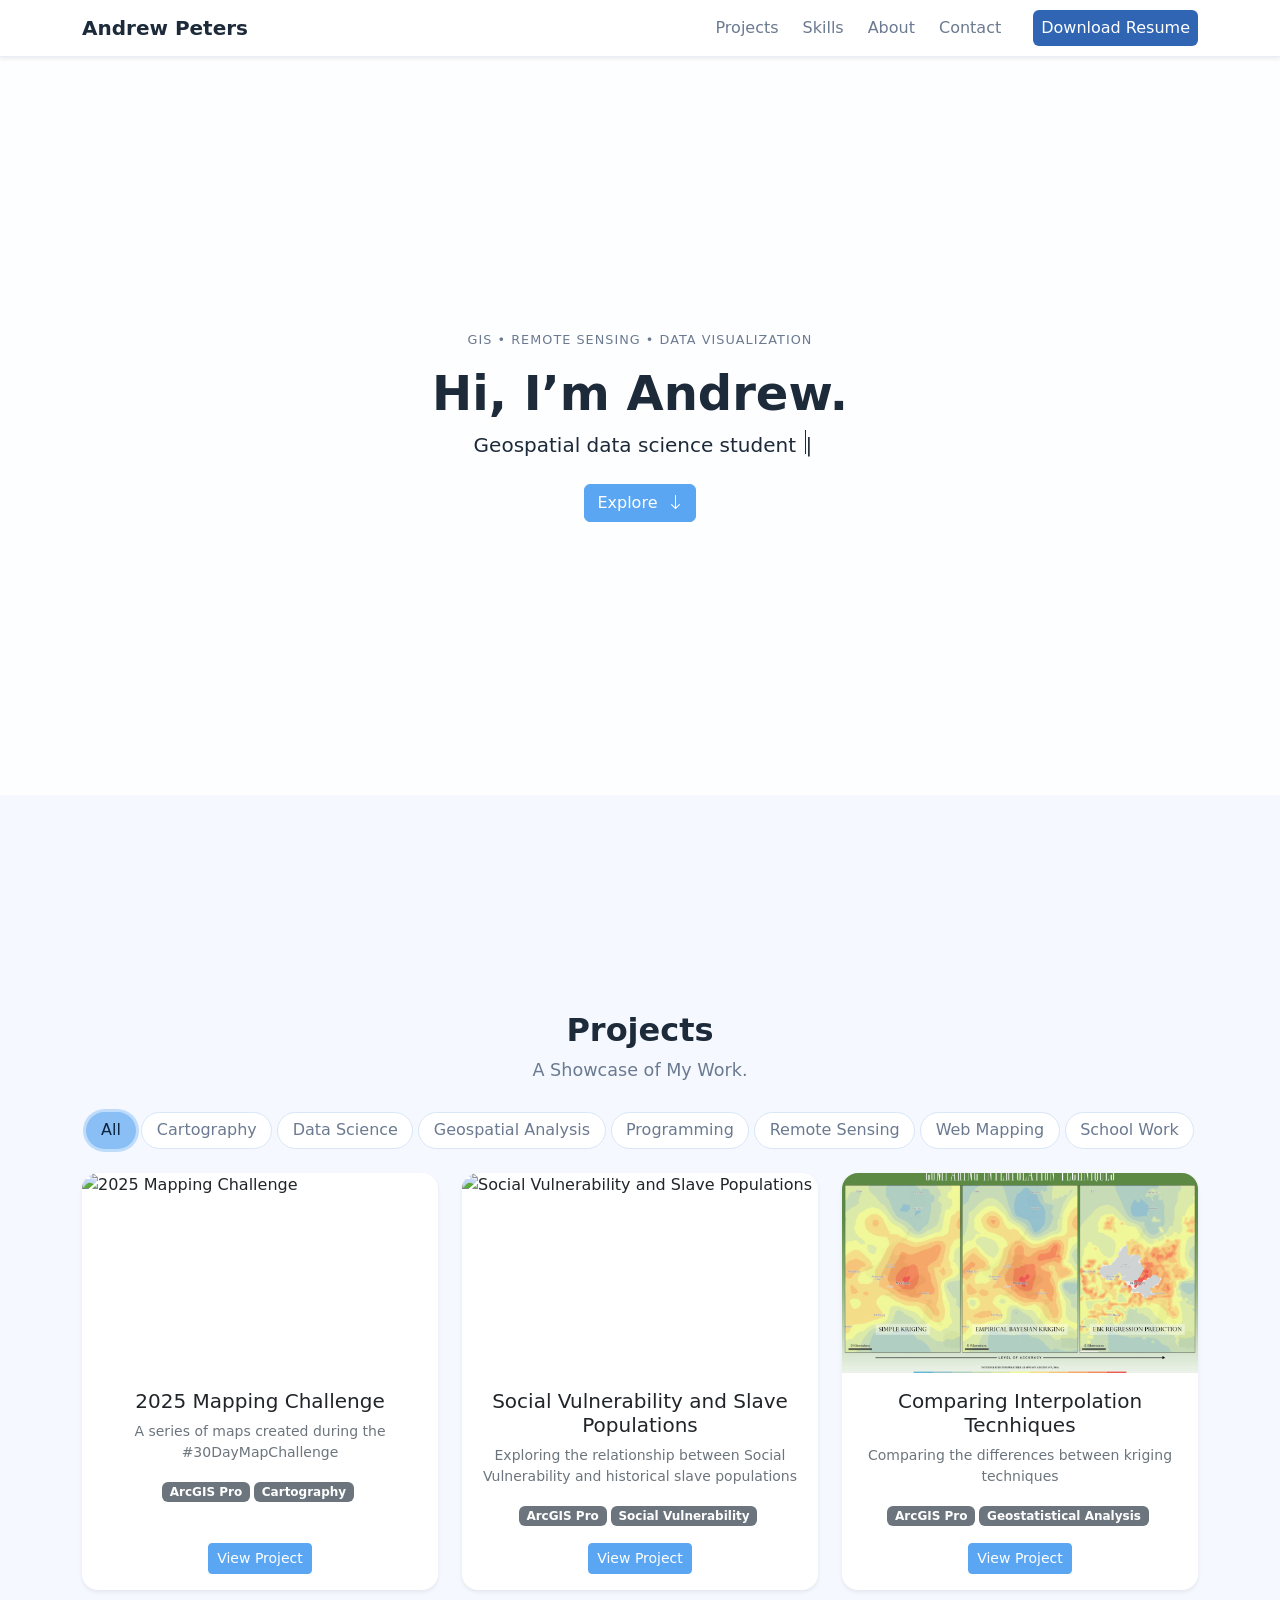
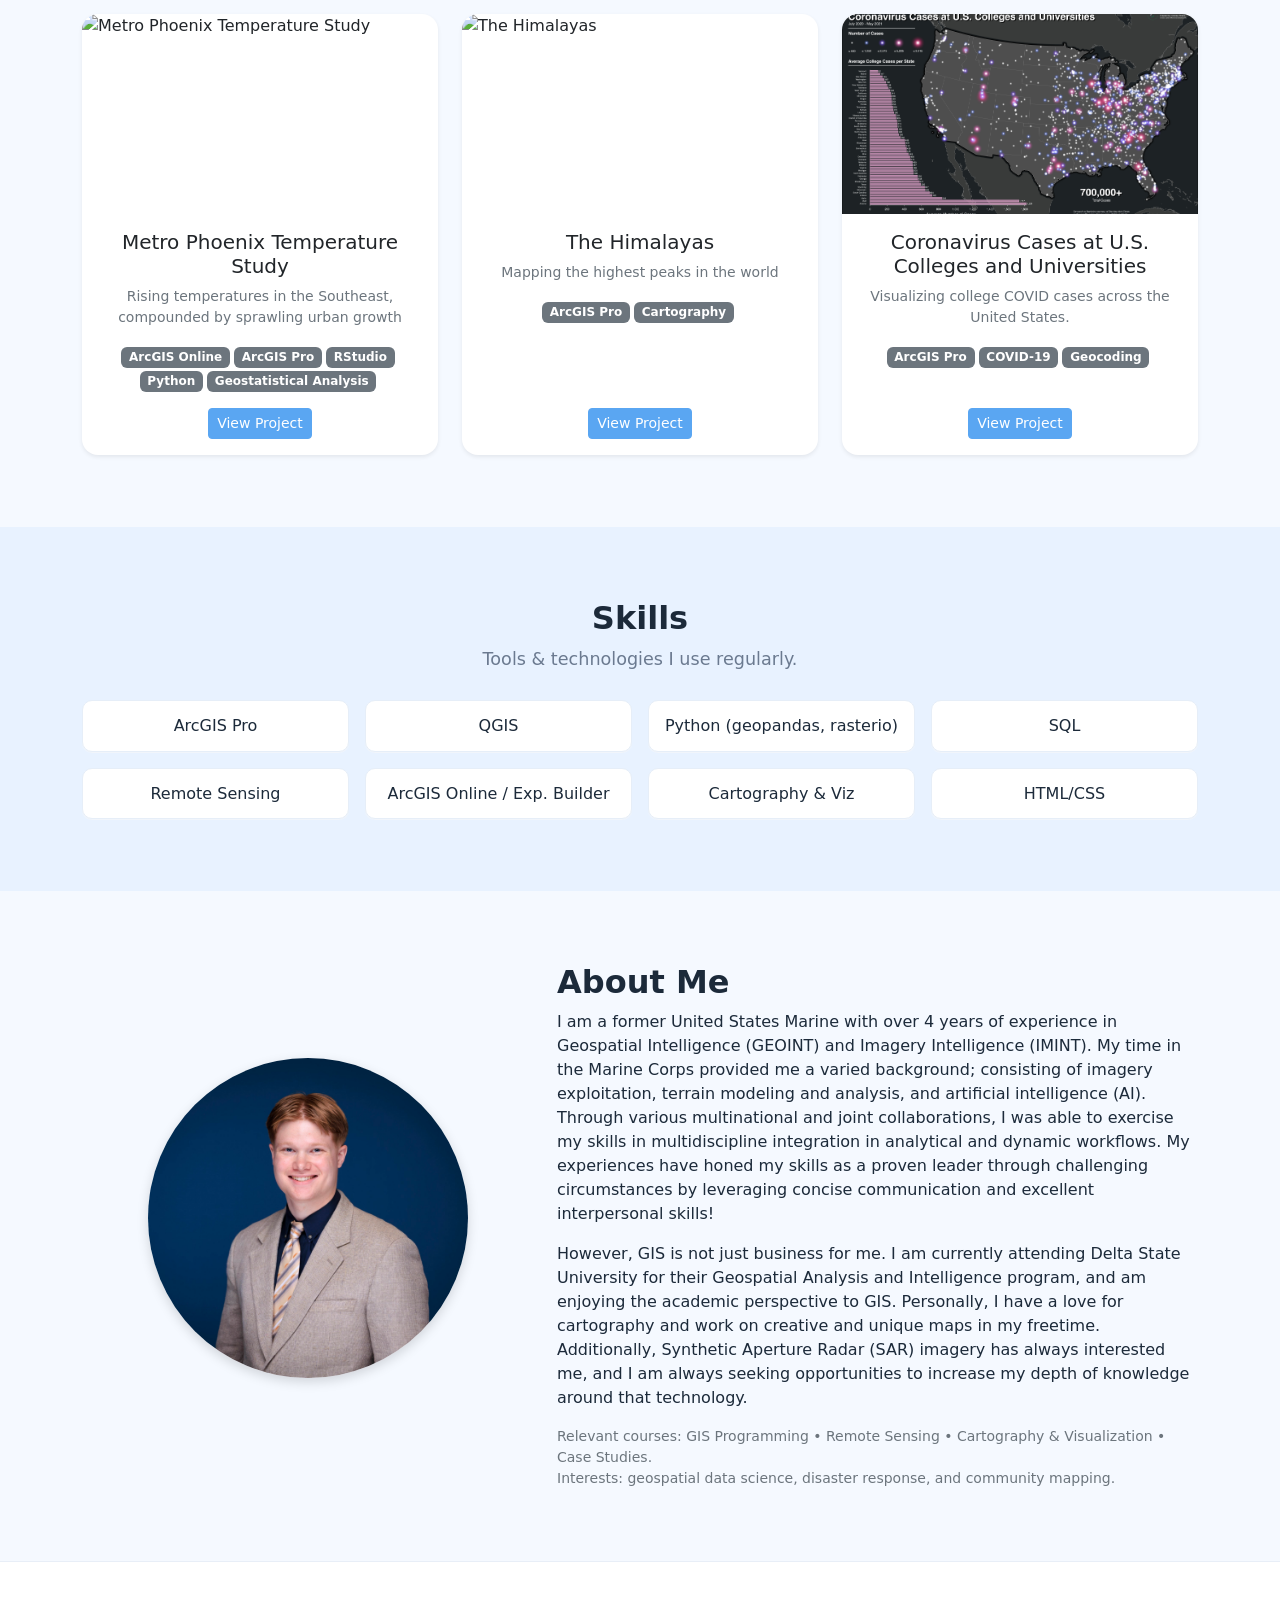
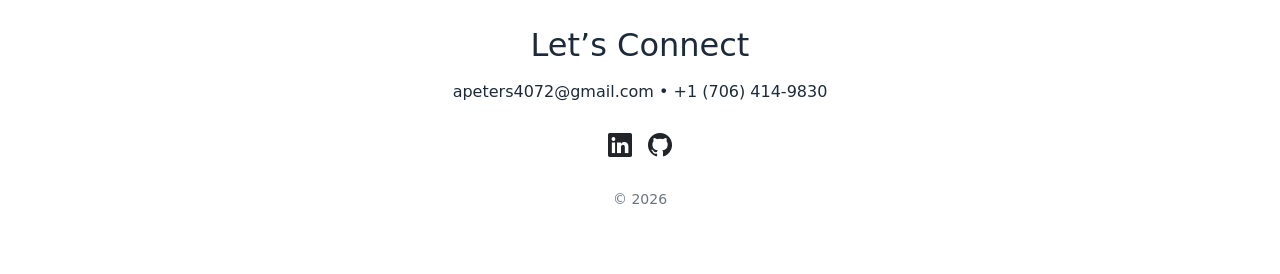
==== templates/project_page.html @ 0dee9e83 "Removed styles from project_page and consolidated to styles.css" ====
<!DOCTYPE html>
<html lang="en">
<head>
  <!-- Site Meta -->
  <meta charset="utf-8" />
  <meta name="viewport" content="width=device-width, initial-scale=1" />

  <!-- SEO -->
  <title id="page-title">Project | Andrew Peters</title>
  <meta property = "og:title" content = "Project Details"/>
  <meta property = "og:image" content = "assets/image/portfolio-preview.png"/>
  <meta property = "og:type" content = "website"/>

  <!-- Tab Icon -->
  <link rel="icon" type="image/x-icon" href="../assets/images/Globe_Icon.png">

  <!-- CSS Libraries -->
  <link href="https://cdn.jsdelivr.net/npm/bootstrap@5.3.3/dist/css/bootstrap.min.css" rel="stylesheet">
  <link href="https://cdn.jsdelivr.net/npm/bootstrap-icons@1.11.3/font/bootstrap-icons.css" rel="stylesheet">

  <!-- Custom CSS Style -->
  <link rel="stylesheet" href="../styles.css" />

  <!-- Enable ArcGIS Online content -->
  <script type="module" src="https://js.arcgis.com/embeddable-components/4.33/arcgis-embeddable-components.esm.js"></script>
</head>

<body>

<!--*******************************
 * NAVIGATION
 ********************************-->
<nav class="navbar navbar-expand-lg sticky-top bg-white shadow-sm">
  <div class="container">
    <!-- Name / Logo -->
    <a class="navbar-brand fw-semibold" href="../index.html">Andrew Peters</a>
    <div class="ms-auto small">
      <!-- Return Button -->
      <a href="../index.html#projects" class="text-decoration-none">
        <i class="bi bi-arrow-left-short"></i> Back to Projects
      </a>
    </div>
  </div>
</nav>

<main class="container my-5">
  
  <!-- Dynamic Dot Navigation -->
  <nav id="dynamic-dots" class="section-dots d-none d-lg-flex" aria-label="Section navigation">
    <button class="section-dot section-dot--top is-active" data-target="#top" aria-label="Top">
      <i class="bi bi-heart-fill"></i>
    </button>
  </nav>

<!--*******************************
 * HERO
 ********************************-->
  <header id="top" class="project-hero p-4 p-md-5 shadow-sm mb-5">
    <div class="row g-4 align-items-center">
      <!-- Project Information -->
      <div class="col-lg-7">
        <h1 id="project-title" class="display-5 fw-semibold mb-3"></h1>
        <p id="project-description" class="lead mb-3"></p>
        <div id="project-tags" class="d-flex flex-wrap gap-2 mb-1"></div>
      </div>

      <!-- Project Hero Image -->
      <div class="col-lg-5">
        <figure class="mb-0 map-hero">
          <div class="ratio" id="hero-container"></div>
        </figure>
        <figcaption id="hero-caption" class="img-caption mt-2 small text-muted"></figcaption>
      </div>
    </div>
  </header>

  <div class="project-body">

    <!--*******************************
     * 1. SUMMARY
     ********************************-->
    <section id="summary" class="section-block">
      <h2 class="section-title">Summary</h2>
      <p id="summary-text"></p>

      <!-- Sub-info -->
      <div class="row g-3 mt-3">
        <div class="col-md-4"><div class="meta-card h-100"><div class="small text-muted">Time</div><div id="meta-time"></div></div></div>
        <div class="col-md-4"><div class="meta-card h-100"><div class="small text-muted">Role</div><div id="meta-role"></div></div></div>
        <div class="col-md-4"><div class="meta-card h-100"><div class="small text-muted">Deliverables</div><div id="meta-deliverable"></div></div></div>
      </div>
    </section>

    <!--*******************************
     * 2. OBJECTIVE
     ********************************-->
    <section id="objective" class="section-block" style="display:none;">
      <h2 class="section-title">Objective</h2>
      <p id="objective-text"></p>
    </section>

    <!--*******************************
     * 3. LINKS
     ********************************-->
    <section id="links" class="section-block" style="display:none;">
      <h2 class="section-title">Links</h2>
      <ul id="links-list" class="mb-0"></ul>
    </section>

    <!--*******************************
     * 4. GALLERY
     ********************************-->
    <section id="gallery" class="section-block" style="display:none;">
      <h2 class="section-title">Gallery</h2>
      <div id="gallery-grid" class="row g-4"></div>
    </section>
    
    <!--*******************************
     * 5. METHODS
     ********************************-->
    <section id="method" class="section-block" style="display:none;">
      <h2 class="section-title">Methods</h2>
      <ol id="method-list" class="mb-0"></ol>
    </section>

    <!--*******************************
     * 6. SOURCES
     ********************************-->
    <section id="sources" class="section-block" style="display:none;">
      <h2 class="section-title">Sources</h2>
      <ul id="sources-list" class="mb-0"></ul>
    </section>

    <!--*******************************
     * PROJECT NAVIGATION
     ********************************-->
    <nav class="d-flex justify-content-between align-items-center mt-4 pt-4 border-top">
        <a id="prev-link" class="btn btn-outline-secondary" href="#">
          <i class="bi bi-arrow-left"></i> Previous
        </a>
        <a class="btn btn-primary" href="../index.html#projects">All Projects</a>
        <a id="next-link" class="btn btn-outline-secondary" href="#">
          Next <i class="bi bi-arrow-right"></i>
        </a>
    </nav>
  </div>
</main>
  
<!--*******************************
 * LIGHTBOX MODAL
 ********************************-->
<div class="modal fade" id="galleryModal" tabindex="-1" aria-hidden="true">
  <div class="modal-dialog modal-dialog-centered modal-xl" style="height: 90vh;">
    <div class="modal-content modal-dark-bg border-0 h-100">
      <div class="modal-header border-0 pb-0">
        <button type="button" class="btn-close btn-close-white" data-bs-dismiss="modal"></button>
      </div>
      <div class="modal-body text-center pt-0 h-100 d-flex flex-column">
        <!-- Image Container (Hidden by default) -->
        <img src="" class="img-fluid modal-img d-none" style="max-height: 80vh; object-fit: contain;">
        
        <!-- Iframe Container (Hidden by default) -->
        <div id="modal-iframe-container" class="d-none flex-grow-1">
          <iframe id="modal-iframe" src="" width="100%" height="100%" frameborder="0" allowfullscreen></iframe>
        </div>

        <p class="text-light small mt-2 modal-caption mb-0"></p>
      </div>
    </div>
  </div>
</div>

<footer class="border-top py-4 small text-center">
  <div class="container d-flex justify-content-between">
    <div>© <span id="year"></span> Andrew Peters</div>
    <div class="text-muted">Built with GIS</div>
  </div>
</footer>

<script src="../projects.js"></script>
<script src="https://cdn.jsdelivr.net/npm/bootstrap@5.3.3/dist/js/bootstrap.bundle.min.js"></script>

<script>
  document.getElementById("year").textContent = new Date().getFullYear();
  const id = new URLSearchParams(window.location.search).get("id");
  const projectIndex = projects.findIndex(p => p.id === id);
  const project = projects[projectIndex];

  if (!project) window.location.href = '../index.html';

  // Populating Content
  document.getElementById("page-title").textContent = `${project.title} | Andrew Peters`;
  document.getElementById("project-title").textContent = project.title;
  document.getElementById("project-description").textContent = project.description;
  document.getElementById("project-tags").innerHTML = (project.tags || []).map(t => `<span class="badge badge-custom-blue">${t}</span>`).join("");

  const hero = document.getElementById("hero-container");
  if (project.hero?.type === "arcgis") {
    hero.innerHTML = `<arcgis-embedded-map item-id="${project.hero.itemId}" theme="light"></arcgis-embedded-map>`;
  } else {
    hero.innerHTML = `<img src="../${project.hero.src}" alt="${project.title}">`;
  }
  document.getElementById("hero-caption").textContent = project.hero?.caption || "";

  document.getElementById("summary-text").textContent = project.summary || "";
  document.getElementById("meta-time").textContent = project.time || "";
  document.getElementById("meta-role").textContent = project.role || "";
  document.getElementById("meta-deliverable").textContent = project.deliverable || "";

  // Helper to show sections only if data exists
  const setupSection = (sectionId, data, contentId, isList = true) => {
    if (data && (Array.isArray(data) ? data.length > 0 : data.trim() !== "")) {
      document.getElementById(sectionId).style.display = 'block';
      if(contentId) {
        document.getElementById(contentId).innerHTML = isList 
          ? data.map(i => `<li>${i}</li>`).join("")
          : data;
      }
      return true;
    }
    return false;
  };

  setupSection('objective', project.objective, 'objective-text', false);
  setupSection('method', project.method, 'method-list');
  setupSection('sources', project.sources, 'sources-list');

  if (project.links) {
    document.getElementById('links').style.display = 'block';
    document.getElementById('links-list').innerHTML = project.links.map(l => `<li><a href="${l.url}" target="_blank">${l.label}</a></li>`).join("");
  }

  // Gallery Logic with Universal ArcGIS Support
  if (project.gallery?.length) {
    document.getElementById('gallery').style.display = 'block';
    const grid = document.getElementById('gallery-grid');
    const isOdd = project.gallery.length % 2 !== 0;

    grid.innerHTML = project.gallery.map((item, index) => {
      const isFeatured = isOdd && index === 0;
      const columnClass = isFeatured ? 'col-12' : 'col-12 col-md-6';

      let contentHtml = "";

      if (item.type === "arcgis-map") {
        contentHtml = `
          <div class="ratio ratio-16x9">
            <arcgis-embedded-map
              item-id="${item.itemId}"
              theme="light">
            </arcgis-embedded-map>
          </div>`;
      }

      else if (item.type === "arcgis-app") {
        contentHtml = `
          <div class="ratio ratio-16x9">
            <div class="iframe-overlay" onclick="openMapModal('${item.url}', '${item.caption}')" 
                 style="position:absolute; top:0; left:0; width:100%; height:100%; cursor:zoom-in; z-index:2;">
            </div>
            <iframe src="${item.url}" width="100%" height="100%" frameborder="0" style="pointer-events:none;"></iframe>
          </div>`;
      }

      else {
        contentHtml = `
          <img
            src="../${item.src}"
            alt="${item.caption || 'Gallery Image'}">`;
      }

      return `
        <div class="${columnClass}">
          <figure class="gallery-card">
            ${contentHtml}
            <figcaption>${item.caption || ""}</figcaption>
          </figure>
        </div>`;
    }).join("");
  }

  // Prev/Next Navigation
  const prevBtn = document.getElementById('prev-link');
  const nextBtn = document.getElementById('next-link');
  if(projectIndex > 0) prevBtn.href = `project_page.html?id=${projects[projectIndex-1].id}`;
  else prevBtn.classList.add('disabled');
  if(projectIndex < projects.length - 1) nextBtn.href = `project_page.html?id=${projects[projectIndex+1].id}`;
  else nextBtn.classList.add('disabled');

  // Dot Nav Generation
  const dotNav = document.getElementById('dynamic-dots');
  const sectionOrder = ['summary', 'objective', 'links', 'gallery', 'method', 'sources'];
  
  sectionOrder.forEach(sectionId => {
    const sec = document.getElementById(sectionId);
    if(sec && sec.style.display !== 'none') {
      const btn = document.createElement('button');
      btn.className = 'section-dot';
      btn.dataset.target = `#${sectionId}`;
      btn.setAttribute('aria-label', sectionId);
      dotNav.appendChild(btn);
    }
  });

  // Smooth Scroll and ScrollSpy
  const allDots = document.querySelectorAll('.section-dot');
  allDots.forEach(dot => {
    dot.addEventListener('click', () => {
      const target = document.querySelector(dot.dataset.target);
      if (dot.dataset.target === '#top') window.scrollTo({ top: 0, behavior: 'smooth' });
      else target.scrollIntoView({ behavior: 'smooth', block: 'start' });
    });
  });

  const observerOptions = {
    root: null,
    rootMargin: '-15% 0px -80% 0px', 
    threshold: 0
  };

  const observer = new IntersectionObserver(entries => {
    entries.forEach(entry => {
      if (entry.isIntersecting) {
        const id = `#${entry.target.id}`;
        allDots.forEach(dot => {
          dot.classList.toggle('is-active', dot.dataset.target === id);
        });
      }
    });
  }, observerOptions);

  const topSection = document.getElementById('top');
  if (topSection) observer.observe(topSection);

  document.querySelectorAll('.section-block').forEach(s => {
    if (s.style.display !== 'none') {
      observer.observe(s);
    }
  });

  window.addEventListener('scroll', () => {
    if (window.scrollY < 100) {
      allDots.forEach(dot => {
        dot.classList.toggle('is-active', dot.dataset.target === '#top');
      });
    }
  });

  // --- Consolidated Lightbox & Modal Logic ---
  const modalElement = document.getElementById('galleryModal');
  const bsModal = new bootstrap.Modal(modalElement);
  
  const modalImg = document.querySelector('.modal-img');
  const modalIframeContainer = document.getElementById('modal-iframe-container');
  const modalIframe = document.getElementById('modal-iframe');
  const modalCaption = document.querySelector('.modal-caption');

  window.openMapModal = function(url, caption) {
    modalImg.classList.add('d-none');
    modalIframeContainer.classList.remove('d-none');
    modalIframe.src = url;
    modalCaption.textContent = caption;
    bsModal.show();
  };

  document.querySelectorAll('.gallery-card img').forEach(img => {
    img.addEventListener('click', () => {
      modalIframeContainer.classList.add('d-none');
      modalImg.classList.remove('d-none');
      modalImg.src = img.src;
      modalCaption.textContent = img.alt;
      modalIframe.src = "";
      bsModal.show();
    });
  });

  modalElement.addEventListener('hidden.bs.modal', () => {
    modalIframe.src = "";
    modalImg.classList.add('d-none');
    modalIframeContainer.classList.add('d-none');
  });
</script>
</body>
</html>
---- styles.css ----
/********************************
 * THEME VARIABLES
 ********************************/
:root{
  --bg: #F5F9FF;
  --panel: #ffffff;
  --ink: #1c2a3a;
  --muted: #6b7a90;
  --brand: #89BFF5;
  --brand-strong: #5aa6f2;
  --brand-soft: #e8f2ff;
  --ring: rgba(90,166,242,.35);
  --radius: 16px;
}

html { scroll-behavior: smooth; }
body{
  font-family: system-ui, -apple-system, Segoe UI, Roboto, "Helvetica Neue", Arial, "Noto Sans";
  background: var(--bg);
  color: var(--ink);
}

/********************************
 * NAVBAR
 ********************************/

.navbar { border-bottom: 1px solid #e8eef7; }
.navbar-brand { color: var(--ink); }
.nav-link { color: var(--muted); }
.nav-link:hover, .nav-link:focus { color: var(--brand-strong); }

.btn-primary{
  background: var(--brand-strong);
  border-color: var(--brand-strong);
}
.btn-outline-primary{
  color: var(--brand-strong);
  border-color: var(--brand-strong);
}
.btn-outline-primary:hover{
  background: var(--brand-strong);
  color:#fff;
}

.navbar .btn {
  margin-left: 1rem;
  padding: 0.375rem 0.75rem;
  vertical-align: middle;
}

.btn-resume {
  background: #2f65b3;
  border-color: #2f65b3;
  color: #fff;
}
.btn-resume:hover {
  background: #244f8c;
  border-color: #244f8c;
}

/********************************
 * HERO
 ********************************/

.hero{
  position: relative;
  min-height: 82vh;
  display: flex;
  align-items: center;
  justify-content: center;
  text-align: center;
  color: var(--ink);
  isolation: isolate;

  background:
    linear-gradient(rgba(255,255,255,0.85), rgba(255,255,255,0.85)),
    url("assets/images/header_map.png") center/cover no-repeat;
}

.eyebrow{
  color: var(--muted);
  letter-spacing: .08em;
  text-transform: uppercase;
  font-size: .8rem;
}
.cursor{
  display:inline-block;
  width:1px;
  height:1.2em;
  background: var(--ink);
  animation: blink .9s steps(2, start) infinite;
  margin-left: 3px;
}
@keyframes blink{ to { visibility: hidden; } }

/********************************
 * SECTIONS
 ********************************/

.section { padding: 72px 0; }
.section-alt { background: var(--brand-soft); }
.section-header { text-align: center; margin-bottom: 28px; }

.section-title {
  display: block;      /* Changed from inline-block to block */
  font-weight: 700;
  font-size: 2rem;     /* Adjust size to your preference */
  color: var(--ink);
  margin-bottom: 0.5rem;
  /* Removed padding, background, border, and box-shadow */
}

.section-subtitle { 
  color: var(--muted); 
  font-size: 1.1rem;
}

/********************************
 * PROJECT FILTERS
 ********************************/

.btn-filter{
  border:1px solid #d9e6f7;
  background:#fff;
  color: var(--muted);
  border-radius: 999px;
  padding:.35rem .9rem;
}
.btn-filter.active, .btn-filter:hover{
  background: var(--brand);
  color:#0b2440;
  border-color: transparent;
  box-shadow: 0 0 0 3px var(--ring);
}

/********************************
 * PROJECT CARDS
 ********************************/

.card{
  border:1px solid #e6eef8;
  border-radius: var(--radius);
  overflow:hidden;
  background: var(--panel);
}
.card-img-top{ aspect-ratio: 16/9; object-fit: cover; }
.card-title{ margin-bottom:.35rem; }
.card-text{ color: var(--muted); }

/* Hover effect for project cards */
.project-card .card {
  transition:
    transform 0.25s ease,
    box-shadow 0.25s ease,
    border-color 0.25s ease,
    background-color 0.25s ease;
  cursor: pointer;
}

.project-card:hover .card,
.project-card:focus-within .card {
  transform: translateY(-6px);
  box-shadow: 0 12px 28px rgba(12, 41, 80, 0.18);
  border-color: var(--brand);
  background: #ffffff;
}

.gallery-card {
  display: flex !important;
  flex-direction: column !important;
  overflow: hidden;
  height: 100%;
  background: #ffffff;
}

.gallery-card .ratio {
  display: block;
  width: 100%;
  position: relative;
  flex-shrink: 0;
}

arcgis-embedded-map {
  position: absolute !important;
  top: 0;
  left: 0;
  width: 100% !important;
  height: 100% !important;
  display: block !important;
}

.gallery-card figcaption {
  flex-grow: 1;
  padding: 1rem;
  background: #ffffff;
  z-index: 10;
  margin: 0;
  /* border-top: 1px solid #f0f0f0; /* Optional: tiny separator to prevent visual overlap */
}

/********************************
 * SKILLS
 ********************************/

.skill{
  background:#fff;
  border:1px solid #e6eef8;
  border-radius: 10px;
  padding: .8rem;
  text-align:center;
  box-shadow: 0 1px 0 #f1f5fb;
}

/********************************
 * FOOTER
 ********************************/

.footer{
  padding: 64px 0;
  background: #fff;
  border-top:1px solid #e8eef7;
}

/* Footer attribution */
.footer .hero-credit{
  position: static;
  margin-top: 10px;
  margin-bottom: 0;
  padding: 0;
  font-size: 11px;
  color: #7a869a;
  background: none;
  border: none;
}
.footer .hero-credit a{
  color: #6c7a90;
  text-decoration: none;
}
.footer .hero-credit a:hover{ text-decoration: underline; }

.footer a {
  color: inherit;
  text-decoration: none;
  border-bottom: 1px solid transparent;
  transition: 0.2s ease;
}

/********************************
 * MISC
 ********************************/

a:focus, button:focus, .btn:focus{
  outline: none;
  box-shadow: 0 0 0 3px var(--ring);
}

/* Portrait image */
.portrait-img {
  width: 80%;
  max-width: 320px;
  height: auto;
  border-radius: 50%;
  object-fit: cover;
  margin-bottom: 1rem;
  box-shadow: 0 4px 12px rgba(0,0,0,0.15);
}

.portrait-wrapper {
  display: flex;
  justify-content: center;
  margin-bottom: 1.5rem;
}

.easter{
  position: relative;
  margin-left:.35rem;
  text-decoration:none;
  opacity:.6;
  color:var(--muted);
  transition:transform .2s ease, opacity .2s ease, color .2s ease;
  cursor: help;
}
.easter:hover,
.easter:focus{ opacity:1; transform:rotate(9deg) scale(1.08); color:var(--brand-strong,#f072a6); }

/* single tooltip */
.easter::after{
  content: attr(data-tip);
  position: absolute;
  left: 50%;
  bottom: 125%;
  transform: translateX(-50%) translateY(4px);
  background: var(--ink,#222);
  color:#fff;
  font-size:.72rem;
  padding:.25rem .45rem;
  border-radius:6px;
  white-space: nowrap;
  opacity:0;
  pointer-events:none;
  transition: opacity .15s ease, transform .15s ease;
  box-shadow: 0 2px 8px rgba(0,0,0,.15);
}
.easter:focus::after,
.easter:hover::after{
  opacity:1;
  transform: translateX(-50%) translateY(0);
}

/* tiny arrow */
.easter::before{
  content:"";
  position:absolute;
  left:50%;
  bottom:115%;
  transform:translateX(-50%);
  border:6px solid transparent;
  border-top-color: var(--ink,#222);
  opacity:0;
  transition: opacity .15s ease;
}
.easter:hover::before,
.easter:focus::before{ opacity:1; }

/* motion/accessibility niceties */
@media (prefers-reduced-motion: reduce){
  .easter{ transition:none; }
  .easter::after{ transition:none; }
}
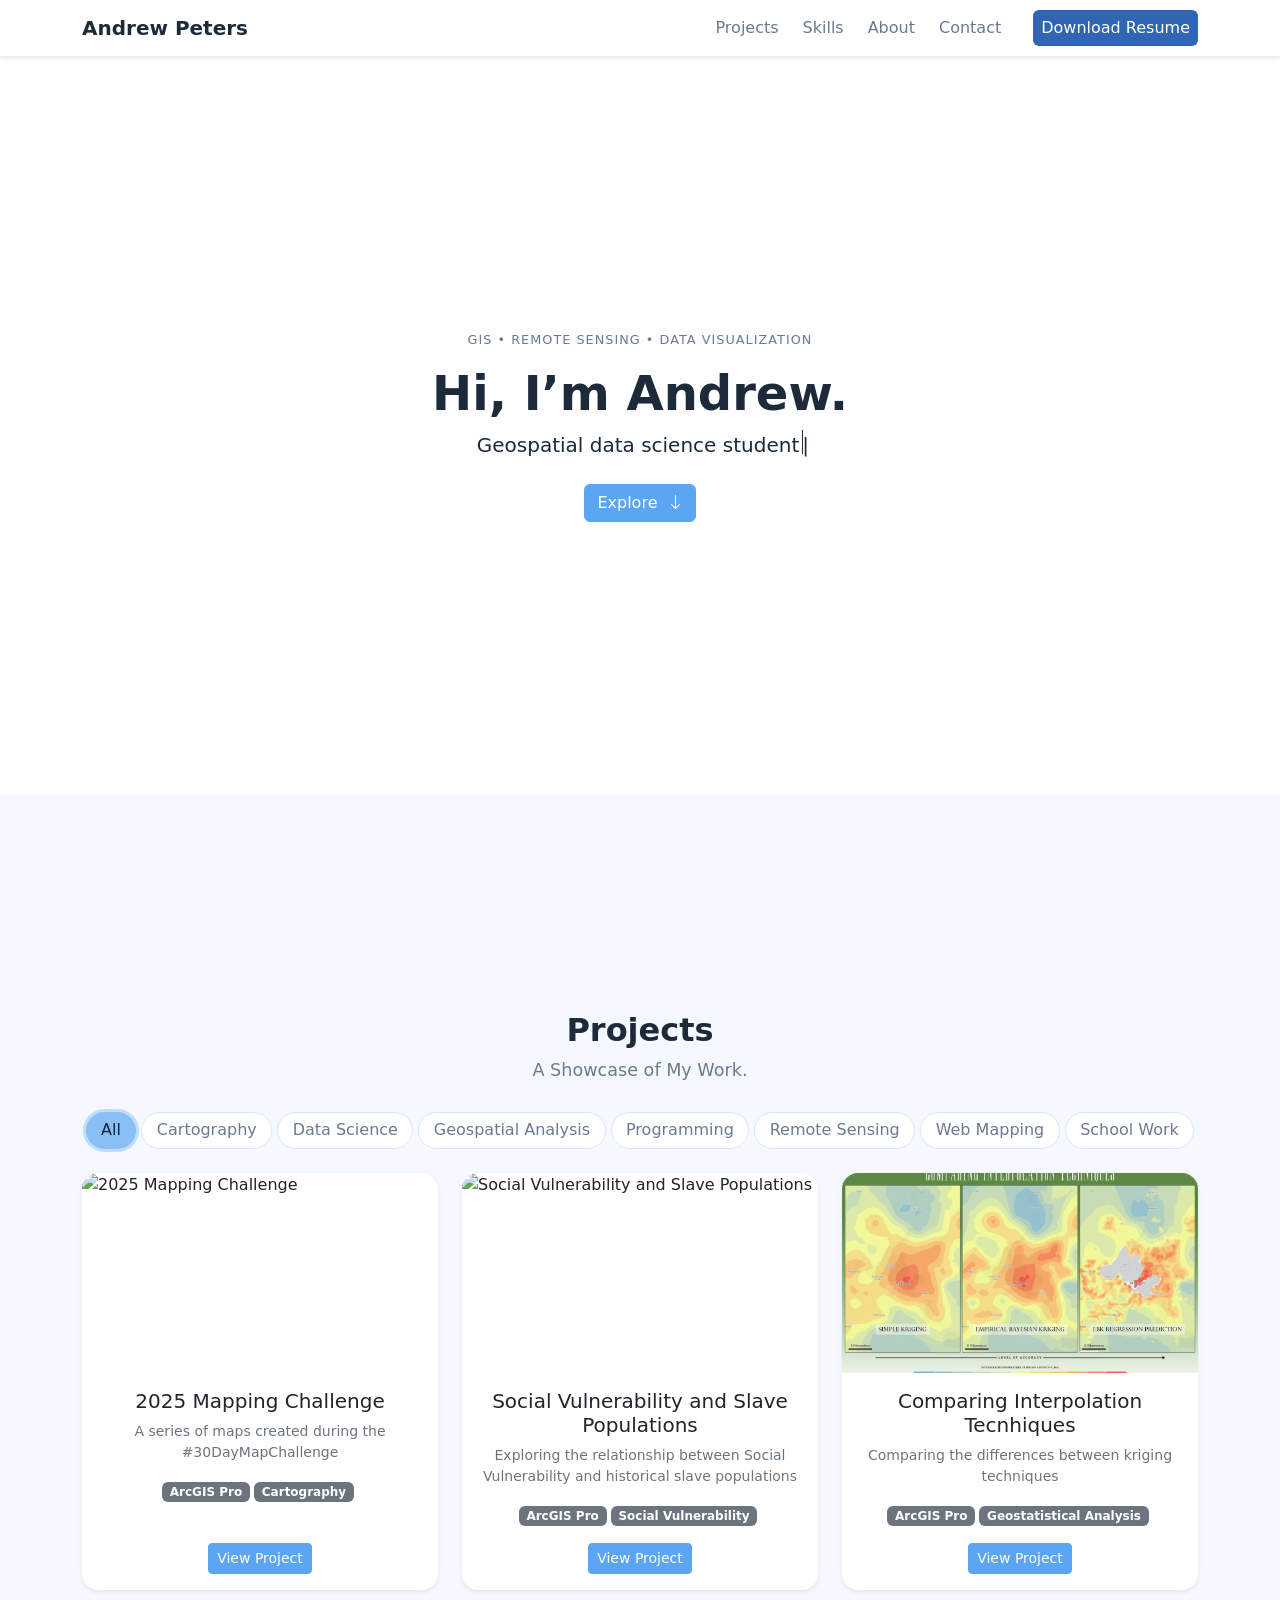
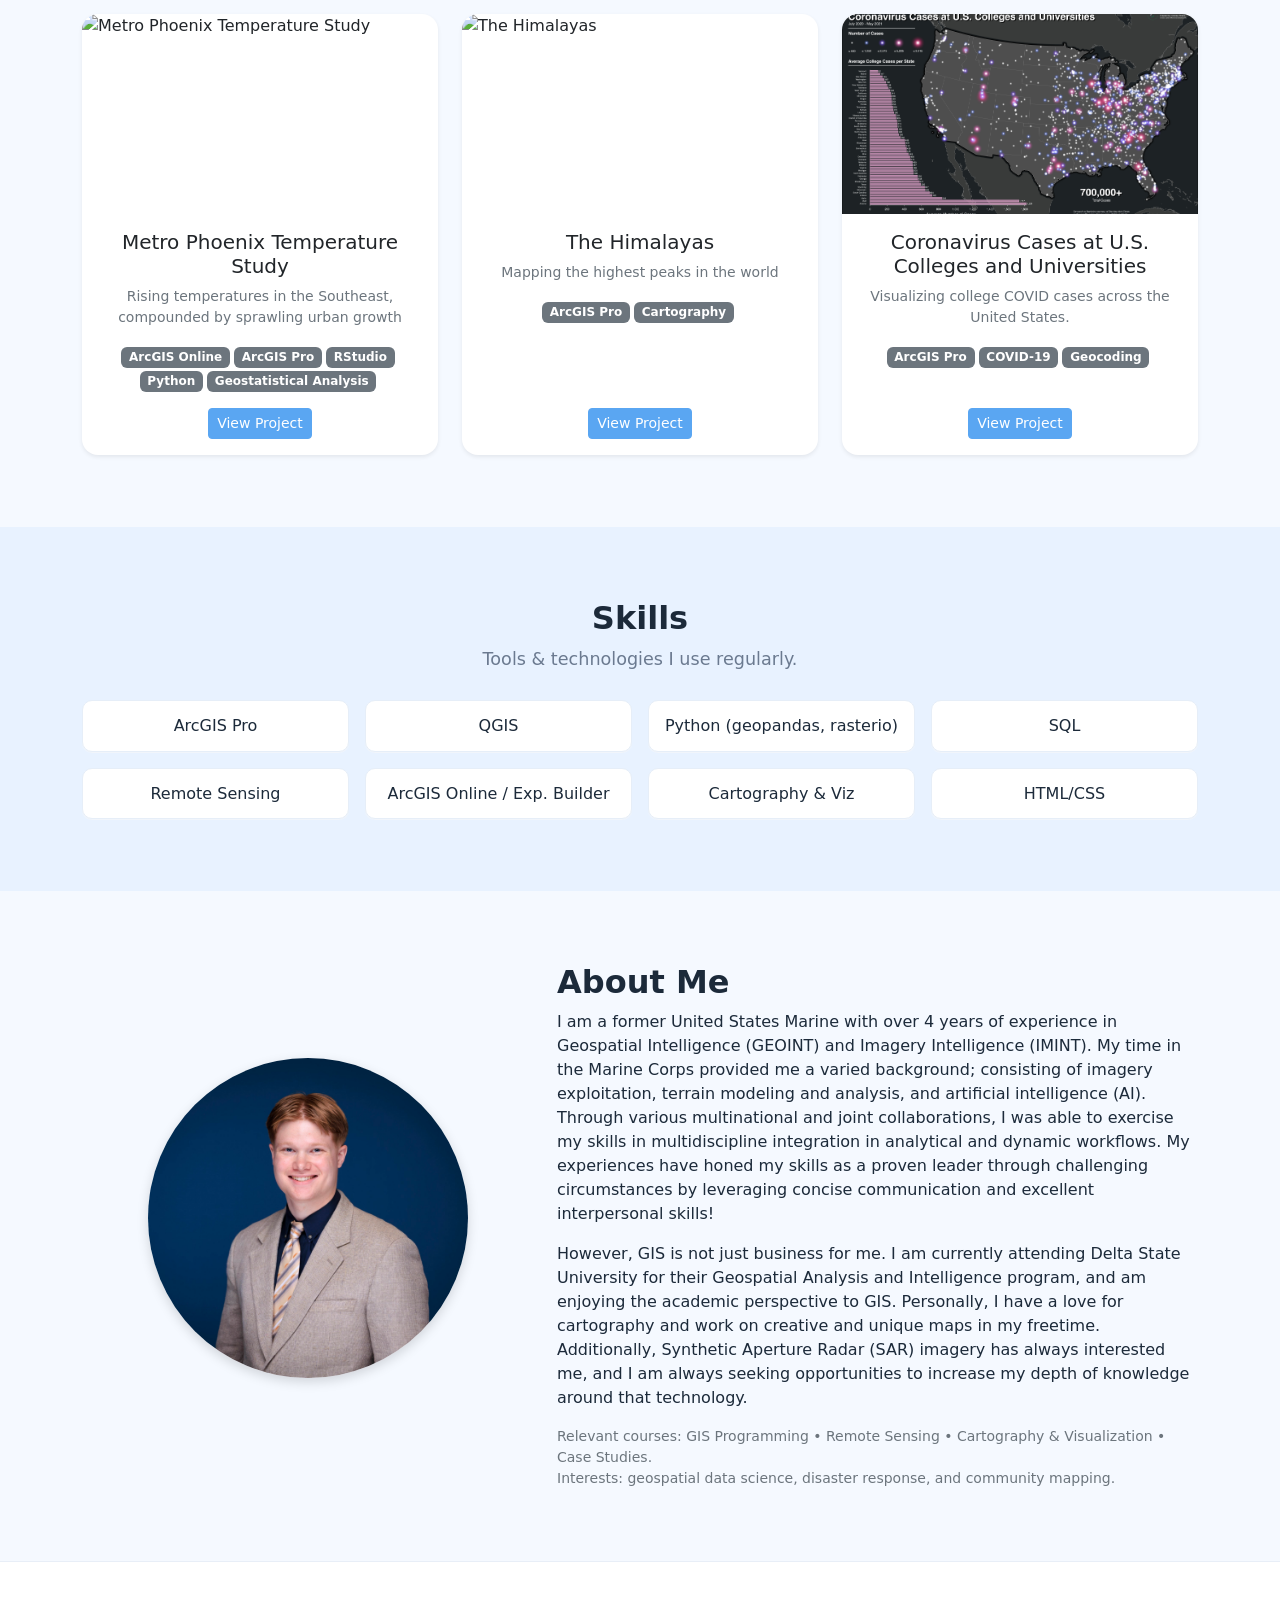
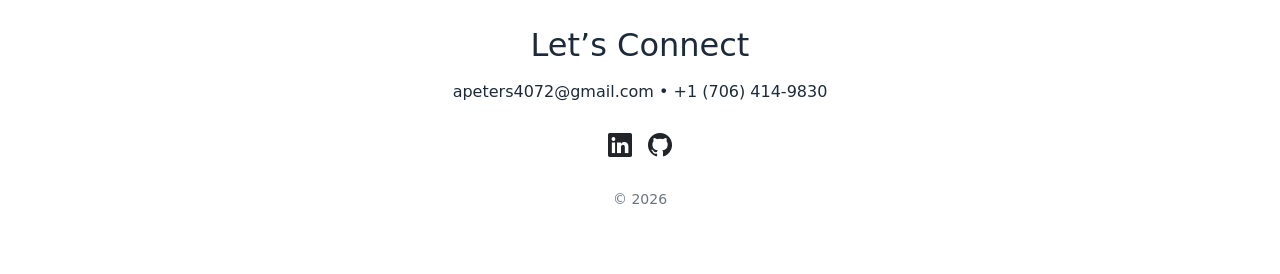
==== commit 0b1237cd: "Bug fixes" ====
--- a/templates/project_page.html
+++ b/templates/project_page.html
@@ -346,7 +346,7 @@
     }
   });
 
-  // --- Consolidated Lightbox & Modal Logic ---
+  // --- Lightbox & Modal Logic ---
   const modalElement = document.getElementById('galleryModal');
   const bsModal = new bootstrap.Modal(modalElement);
   
--- a/styles.css
+++ b/styles.css
@@ -23,7 +23,6 @@
 /********************************
  * NAVBAR
  ********************************/
-
 .navbar { border-bottom: 1px solid #e8eef7; }
 .navbar-brand { color: var(--ink); }
 .nav-link { color: var(--muted); }
@@ -59,9 +58,8 @@
 }
 
 /********************************
- * HERO
- ********************************/
-
+ * HERO (MAIN & PROJECT HEROES)
+ ********************************/
 .hero{
   position: relative;
   min-height: 82vh;
@@ -71,10 +69,29 @@
   text-align: center;
   color: var(--ink);
   isolation: isolate;
-
   background:
     linear-gradient(rgba(255,255,255,0.85), rgba(255,255,255,0.85)),
     url("assets/images/header_map.png") center/cover no-repeat;
+}
+
+.project-hero {
+  background:
+    radial-gradient(80% 60% at 50% 0%, rgba(0,0,0,.06), transparent),
+    linear-gradient(180deg, rgba(0,0,0,.02), transparent);
+  border-radius: 1.25rem;
+}
+
+.map-hero {
+  border-radius: 12px;
+  overflow: hidden;
+  box-shadow: 0 4px 14px rgba(0,0,0,.08);
+}
+.map-hero .ratio { --bs-aspect-ratio: 50%; }
+.map-hero img, .map-hero arcgis-embedded-map {
+  display: block;
+  width: 100%;
+  height: 100%;
+  object-fit: cover;
 }
 
 .eyebrow{
@@ -94,20 +111,18 @@
 @keyframes blink{ to { visibility: hidden; } }
 
 /********************************
- * SECTIONS
- ********************************/
-
+ * SECTIONS & LAYOUT BLOCK
+ ********************************/
 .section { padding: 72px 0; }
 .section-alt { background: var(--brand-soft); }
 .section-header { text-align: center; margin-bottom: 28px; }
 
 .section-title {
-  display: block;      /* Changed from inline-block to block */
+  display: block;
   font-weight: 700;
-  font-size: 2rem;     /* Adjust size to your preference */
+  font-size: 2rem;
   color: var(--ink);
   margin-bottom: 0.5rem;
-  /* Removed padding, background, border, and box-shadow */
 }
 
 .section-subtitle { 
@@ -115,10 +130,64 @@
   font-size: 1.1rem;
 }
 
+.project-body { max-width: 860px; margin: 0 auto; }
+.section-block {
+  padding: 2.5rem 0;
+  border-top: 1px solid #e3eaf4;
+}
+.section-block:first-of-type { border-top: none; }
+
+.meta-card {
+  padding: 1rem 1.25rem;
+  border-radius: .75rem;
+  background: #ffffff;
+  border: 1px solid #e3eaf4;
+  font-size: .95rem;
+}
+.badge-custom-blue { background-color: #0A4D91 !important; color: #ffffff !important; }
+
+/********************************
+ * SIDE DOT NAVIGATION
+ ********************************/
+.section-dots {
+  position: fixed;
+  top: 50%;
+  right: 2.5rem;
+  transform: translateY(-50%);
+  display: flex;
+  flex-direction: column;
+  gap: .75rem;
+  z-index: 1040;
+}
+
+.section-dot {
+  width: 16px;
+  height: 16px;
+  border-radius: 50%;
+  border: 2px solid #c7d7f7;
+  background: #f3f6ff;
+  cursor: pointer;
+  transition: all .2s ease;
+  padding: 0;
+  display: flex;
+  align-items: center;
+  justify-content: center;
+}
+
+.section-dot.is-active {
+  background: #0d6efd;
+  border-color: #0d6efd;
+  transform: scale(1.2);
+}
+
+.section-dot--top i { font-size: 0.55rem; color: #c7d7f7; }
+.section-dot--top.is-active i { color: #ffffff; }
+
+@media (max-width: 991.98px) { .section-dots { display: none; } }
+
 /********************************
  * PROJECT FILTERS
  ********************************/
-
 .btn-filter{
   border:1px solid #d9e6f7;
   background:#fff;
@@ -134,9 +203,8 @@
 }
 
 /********************************
- * PROJECT CARDS
- ********************************/
-
+ * CARDS & PORTFOLIO IMAGES
+ ********************************/
 .card{
   border:1px solid #e6eef8;
   border-radius: var(--radius);
@@ -147,7 +215,6 @@
 .card-title{ margin-bottom:.35rem; }
 .card-text{ color: var(--muted); }
 
-/* Hover effect for project cards */
 .project-card .card {
   transition:
     transform 0.25s ease,
@@ -165,12 +232,29 @@
   background: #ffffff;
 }
 
+/* Consolidated Gallery Card Styling */
 .gallery-card {
   display: flex !important;
   flex-direction: column !important;
+  background: #ffffff;
+  border-radius: 16px;
   overflow: hidden;
+  box-shadow: 0 6px 18px rgba(0,0,0,.06);
+  padding: 0.6rem 0.6rem 0;
+  transition: transform .18s ease;
   height: 100%;
-  background: #ffffff;
+}
+
+.gallery-card:hover { 
+  transform: translateY(-4px); 
+  box-shadow: 0 10px 26px rgba(0,0,0,.10); 
+}
+
+.gallery-card img { 
+  border-radius: 10px; 
+  cursor: zoom-in; 
+  width: 100%; 
+  background: #f8f9fa; 
 }
 
 .gallery-card .ratio {
@@ -180,6 +264,19 @@
   flex-shrink: 0;
 }
 
+.gallery-card figcaption {
+  flex-grow: 1;
+  padding: .75rem .75rem 1rem; 
+  font-size: .9rem; 
+  color: #6c757d;
+  background: #ffffff;
+  z-index: 10;
+  margin: 0;
+}
+
+/********************************
+ * MAPS & LIGHTBOX SPECIFICS
+ ********************************/
 arcgis-embedded-map {
   position: absolute !important;
   top: 0;
@@ -189,19 +286,17 @@
   display: block !important;
 }
 
-.gallery-card figcaption {
-  flex-grow: 1;
-  padding: 1rem;
-  background: #ffffff;
-  z-index: 10;
-  margin: 0;
-  /* border-top: 1px solid #f0f0f0; /* Optional: tiny separator to prevent visual overlap */
-}
+.arcgis-embedded-map {
+  display: block;
+  width: 100%;
+  height: 100%;
+}
+
+.modal-dark-bg { background-color: #000000; }
 
 /********************************
  * SKILLS
  ********************************/
-
 .skill{
   background:#fff;
   border:1px solid #e6eef8;
@@ -214,14 +309,12 @@
 /********************************
  * FOOTER
  ********************************/
-
 .footer{
   padding: 64px 0;
   background: #fff;
   border-top:1px solid #e8eef7;
 }
 
-/* Footer attribution */
 .footer .hero-credit{
   position: static;
   margin-top: 10px;
@@ -248,13 +341,11 @@
 /********************************
  * MISC
  ********************************/
-
 a:focus, button:focus, .btn:focus{
   outline: none;
   box-shadow: 0 0 0 3px var(--ring);
 }
 
-/* Portrait image */
 .portrait-img {
   width: 80%;
   max-width: 320px;
@@ -283,7 +374,6 @@
 .easter:hover,
 .easter:focus{ opacity:1; transform:rotate(9deg) scale(1.08); color:var(--brand-strong,#f072a6); }
 
-/* single tooltip */
 .easter::after{
   content: attr(data-tip);
   position: absolute;
@@ -307,7 +397,6 @@
   transform: translateX(-50%) translateY(0);
 }
 
-/* tiny arrow */
 .easter::before{
   content:"";
   position:absolute;
@@ -319,10 +408,9 @@
   opacity:0;
   transition: opacity .15s ease;
 }
-.easter:hover::before,
-.easter:focus::before{ opacity:1; }
-
-/* motion/accessibility niceties */
+  .easter:hover::before,
+  .easter:focus::before{ opacity:1; }
+
 @media (prefers-reduced-motion: reduce){
   .easter{ transition:none; }
   .easter::after{ transition:none; }
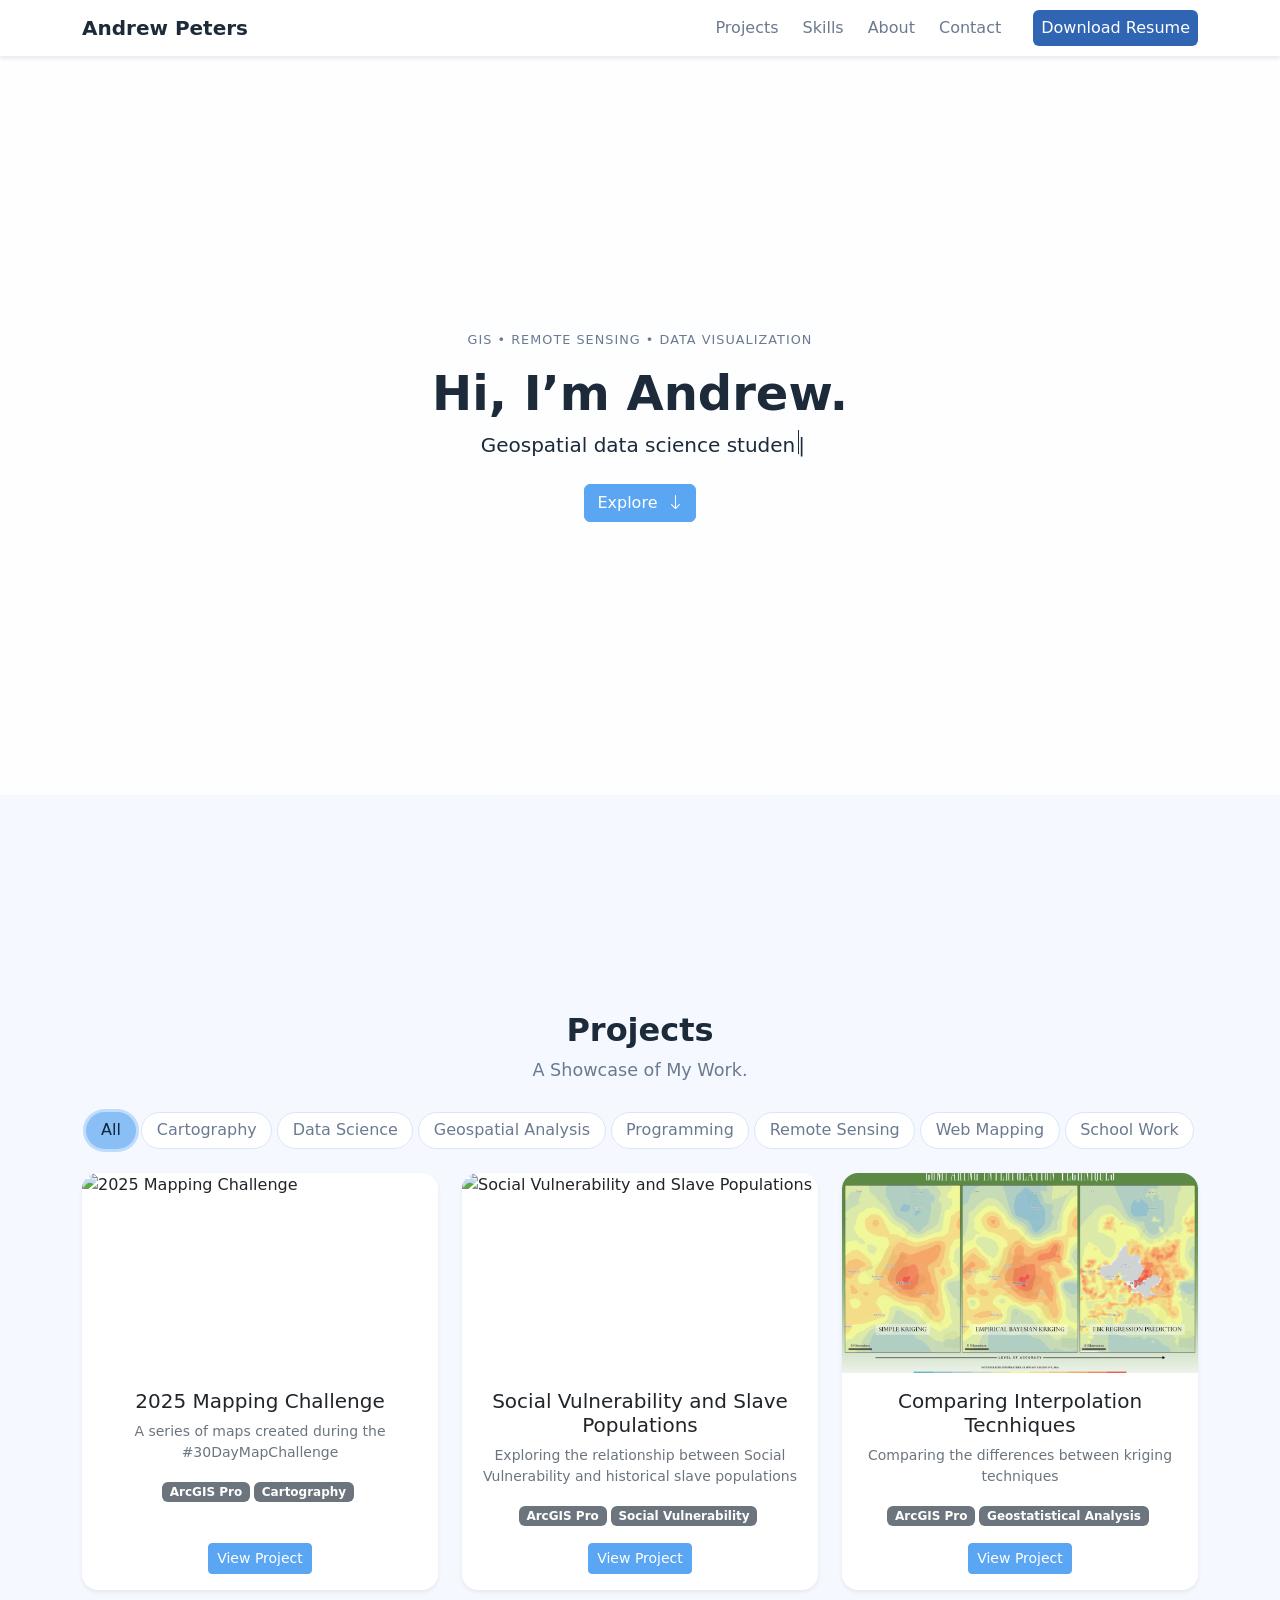
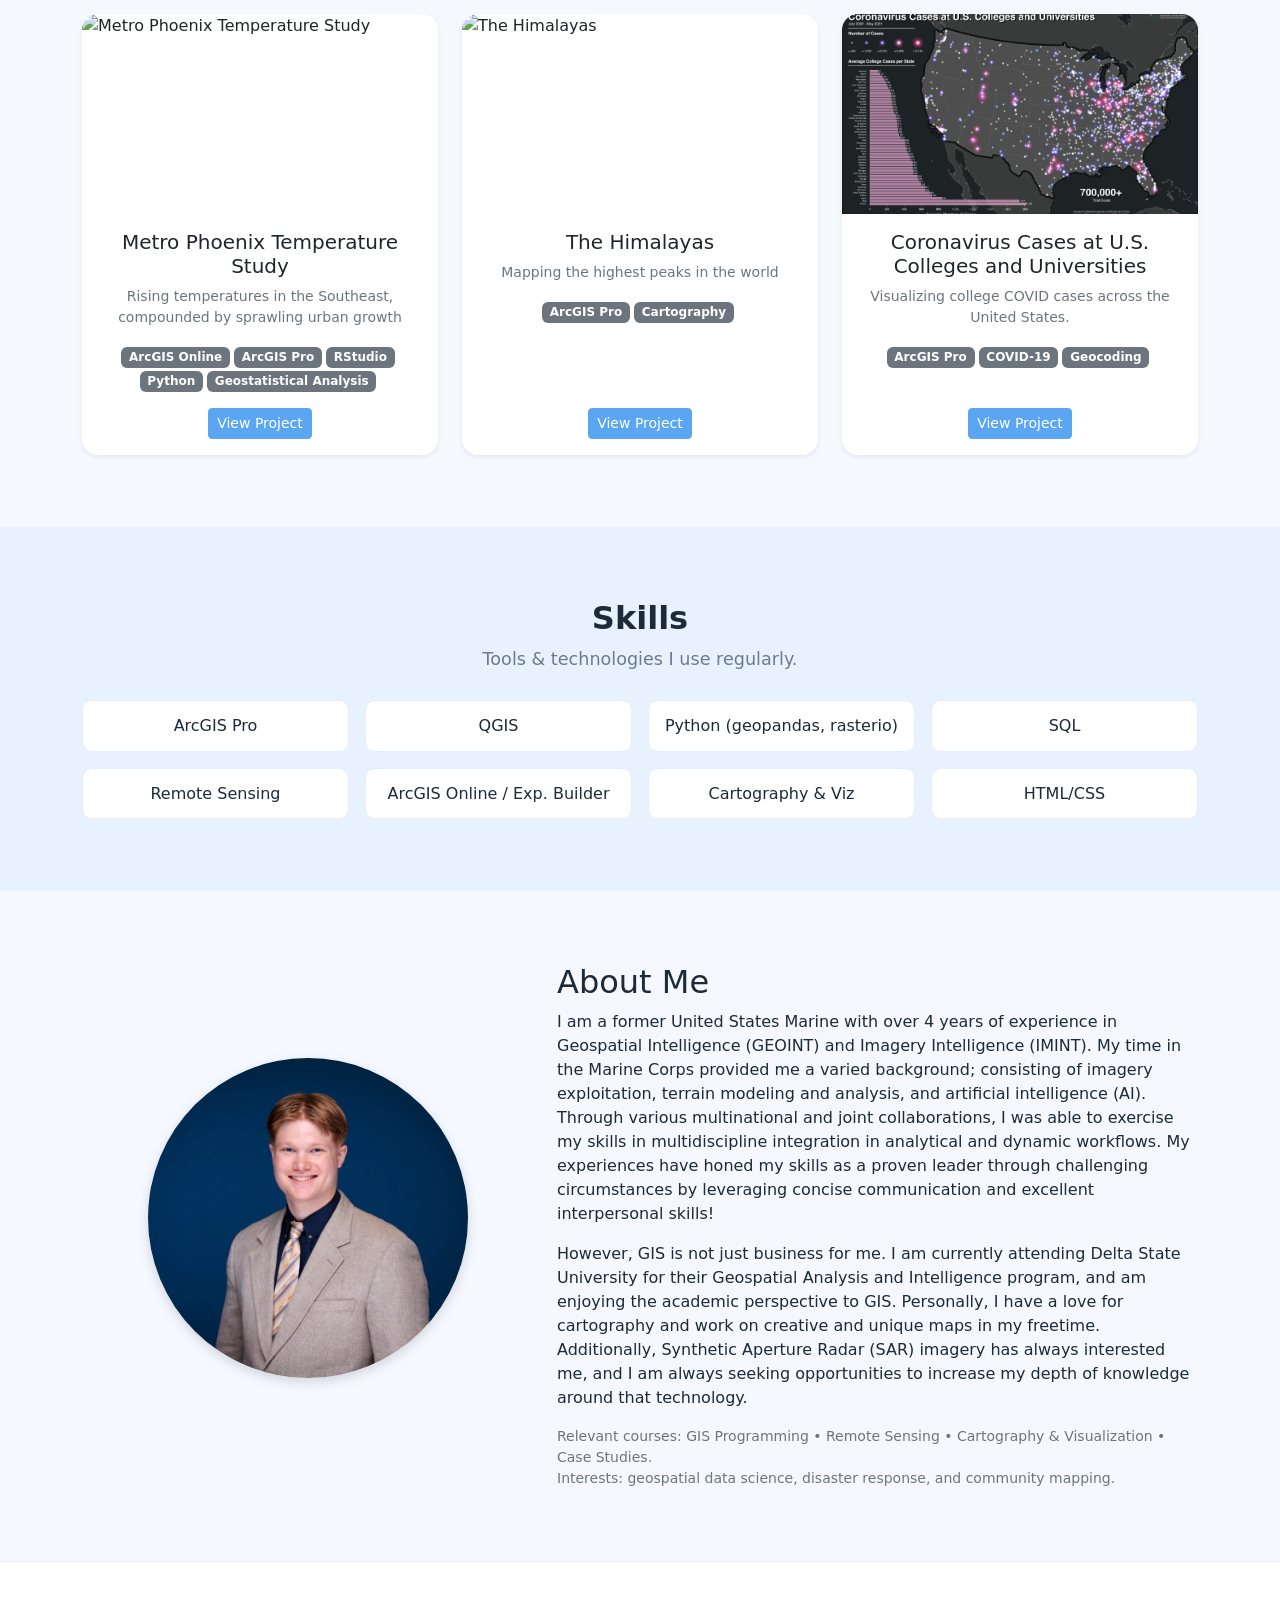
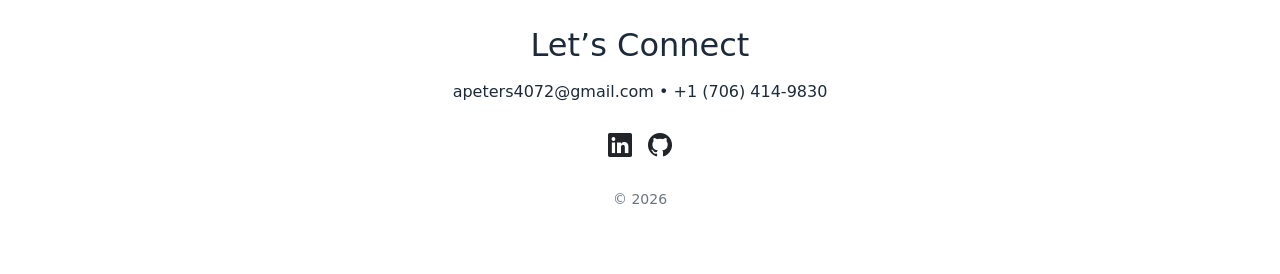
==== commit ee9024ac: "Update project_page.html" ====
--- a/templates/project_page.html
+++ b/templates/project_page.html
@@ -150,21 +150,17 @@
  * LIGHTBOX MODAL
  ********************************-->
 <div class="modal fade" id="galleryModal" tabindex="-1" aria-hidden="true">
-  <div class="modal-dialog modal-dialog-centered modal-xl" style="height: 90vh;">
-    <div class="modal-content modal-dark-bg border-0 h-100">
+  <div class="modal-dialog modal-dialog-centered modal-xl"> 
+    <div class="modal-content modal-dark-bg border-0"> 
       <div class="modal-header border-0 pb-0">
         <button type="button" class="btn-close btn-close-white" data-bs-dismiss="modal"></button>
-      </div>
-      <div class="modal-body text-center pt-0 h-100 d-flex flex-column">
-        <!-- Image Container (Hidden by default) -->
-        <img src="" class="img-fluid modal-img d-none" style="max-height: 80vh; object-fit: contain;">
-        
-        <!-- Iframe Container (Hidden by default) -->
-        <div id="modal-iframe-container" class="d-none flex-grow-1">
+      </div>      
+      <div class="modal-body text-center pt-0"> 
+        <img src="" class="img-fluid modal-img d-none" style="max-height: 75vh; object-fit: contain;">  
+        <div id="modal-iframe-container" class="d-none" style="height: 75vh;">
           <iframe id="modal-iframe" src="" width="100%" height="100%" frameborder="0" allowfullscreen></iframe>
         </div>
-
-        <p class="text-light small mt-2 modal-caption mb-0"></p>
+        <p class="text-light small mt-3 modal-caption mb-0"></p>
       </div>
     </div>
   </div>
@@ -358,6 +354,7 @@
   window.openMapModal = function(url, caption) {
     modalImg.classList.add('d-none');
     modalIframeContainer.classList.remove('d-none');
+    modalBody.classList.remove('d-flex', 'flex-column');
     modalIframe.src = url;
     modalCaption.textContent = caption;
     bsModal.show();
@@ -367,6 +364,10 @@
     img.addEventListener('click', () => {
       modalIframeContainer.classList.add('d-none');
       modalImg.classList.remove('d-none');
+
+      const modalBody = document.querySelector('.modal-body');
+      modalBody.classList.add('d-flex', 'flex-column', 'align-items-center');
+      
       modalImg.src = img.src;
       modalCaption.textContent = img.alt;
       modalIframe.src = "";
@@ -378,6 +379,9 @@
     modalIframe.src = "";
     modalImg.classList.add('d-none');
     modalIframeContainer.classList.add('d-none');
+    
+    const modalBody = document.querySelector('.modal-body');
+    modalBody.classList.add('d-flex', 'flex-column', 'align-items-center');
   });
 </script>
 </body>
--- a/styles.css
+++ b/styles.css
@@ -1,7 +1,7 @@
 /********************************
- * THEME VARIABLES
- ********************************/
-:root{
+ * 1. GLOBAL VARIABLES & STYLES
+ ********************************/
+:root {
   --bg: #F5F9FF;
   --panel: #ffffff;
   --ink: #1c2a3a;
@@ -14,39 +14,38 @@
 }
 
 html { scroll-behavior: smooth; }
-body{
+
+body {
   font-family: system-ui, -apple-system, Segoe UI, Roboto, "Helvetica Neue", Arial, "Noto Sans";
   background: var(--bg);
   color: var(--ink);
 }
 
 /********************************
- * NAVBAR
+ * 2. NAV & UI COMPONENT ELEMENTS
  ********************************/
 .navbar { border-bottom: 1px solid #e8eef7; }
 .navbar-brand { color: var(--ink); }
 .nav-link { color: var(--muted); }
 .nav-link:hover, .nav-link:focus { color: var(--brand-strong); }
 
-.btn-primary{
+.btn-primary {
   background: var(--brand-strong);
   border-color: var(--brand-strong);
 }
-.btn-outline-primary{
+.btn-outline-primary {
   color: var(--brand-strong);
   border-color: var(--brand-strong);
 }
-.btn-outline-primary:hover{
+.btn-outline-primary:hover {
   background: var(--brand-strong);
-  color:#fff;
-}
-
+  color: #fff;
+}
 .navbar .btn {
   margin-left: 1rem;
   padding: 0.375rem 0.75rem;
   vertical-align: middle;
 }
-
 .btn-resume {
   background: #2f65b3;
   border-color: #2f65b3;
@@ -57,10 +56,15 @@
   border-color: #244f8c;
 }
 
-/********************************
- * HERO (MAIN & PROJECT HEROES)
- ********************************/
-.hero{
+a:focus, button:focus, .btn:focus {
+  outline: none;
+  box-shadow: 0 0 0 3px var(--ring);
+}
+
+/********************************
+ * 3. MAIN PORTFOLIO LANDING COMPONENTS
+ ********************************/
+.hero {
   position: relative;
   min-height: 82vh;
   display: flex;
@@ -74,6 +78,88 @@
     url("assets/images/header_map.png") center/cover no-repeat;
 }
 
+.eyebrow {
+  color: var(--muted);
+  letter-spacing: .08em;
+  text-transform: uppercase;
+  font-size: .8rem;
+}
+
+.cursor {
+  display: inline-block;
+  width: 1px;
+  height: 1.2em;
+  background: var(--ink);
+  animation: blink .9s steps(2, start) infinite;
+  margin-left: 3px;
+}
+@keyframes blink { to { visibility: hidden; } }
+
+.section { padding: 72px 0; }
+.section-alt { background: var(--brand-soft); }
+.section-header { text-align: center; margin-bottom: 28px; }
+
+/* Landing Page Headings (Keeps index.html visually unaffected) */
+.section-header .section-title {
+  display: block;
+  font-weight: 700;
+  font-size: 2rem;
+  color: var(--ink);
+  margin-bottom: 0.5rem;
+}
+.section-subtitle { 
+  color: var(--muted); 
+  font-size: 1.1rem;
+}
+
+.btn-filter {
+  border: 1px solid #d9e6f7;
+  background: #fff;
+  color: var(--muted);
+  border-radius: 999px;
+  padding: .35rem .9rem;
+}
+.btn-filter.active, .btn-filter:hover {
+  background: var(--brand);
+  color: #0b2440;
+  border-color: transparent;
+  box-shadow: 0 0 0 3px var(--ring);
+}
+
+.card {
+  border: 1px solid #e6eef8;
+  border-radius: var(--radius);
+  overflow: hidden;
+  background: var(--panel);
+}
+.card-img-top { aspect-ratio: 16/9; object-fit: cover; }
+.card-title { margin-bottom: .35rem; }
+.card-text { color: var(--muted); }
+
+.project-card .card {
+  transition: transform 0.25s ease, box-shadow 0.25s ease, border-color 0.25s ease, background-color 0.25s ease;
+  cursor: pointer;
+}
+.project-card:hover .card,
+.project-card:focus-within .card {
+  transform: translateY(-6px);
+  box-shadow: 0 12px 28px rgba(12, 41, 80, 0.18);
+  border-color: var(--brand);
+  background: #ffffff;
+}
+
+.skill {
+  background: #fff;
+  border: 1px solid #e6eef8;
+  border-radius: 10px;
+  padding: .8rem;
+  text-align: center;
+  box-shadow: 0 1px 0 #f1f5fb;
+}
+
+/********************************
+ * 4. PROJECT DYNAMIC PAGES COMPONENTS
+ ********************************/
 .project-hero {
   background:
     radial-gradient(80% 60% at 50% 0%, rgba(0,0,0,.06), transparent),
@@ -94,48 +180,19 @@
   object-fit: cover;
 }
 
-.eyebrow{
-  color: var(--muted);
-  letter-spacing: .08em;
-  text-transform: uppercase;
-  font-size: .8rem;
-}
-.cursor{
-  display:inline-block;
-  width:1px;
-  height:1.2em;
-  background: var(--ink);
-  animation: blink .9s steps(2, start) infinite;
-  margin-left: 3px;
-}
-@keyframes blink{ to { visibility: hidden; } }
-
-/********************************
- * SECTIONS & LAYOUT BLOCK
- ********************************/
-.section { padding: 72px 0; }
-.section-alt { background: var(--brand-soft); }
-.section-header { text-align: center; margin-bottom: 28px; }
-
-.section-title {
-  display: block;
-  font-weight: 700;
-  font-size: 2rem;
-  color: var(--ink);
-  margin-bottom: 0.5rem;
-}
-
-.section-subtitle { 
-  color: var(--muted); 
-  font-size: 1.1rem;
-}
-
 .project-body { max-width: 860px; margin: 0 auto; }
 .section-block {
   padding: 2.5rem 0;
   border-top: 1px solid #e3eaf4;
 }
 .section-block:first-of-type { border-top: none; }
+
+/* Project Layout Header Override Style */
+.section-block .section-title {
+  font-weight: 700;
+  margin-bottom: 1rem;
+  font-size: calc(1.325rem + .9vw);
+}
 
 .meta-card {
   padding: 1rem 1.25rem;
@@ -146,9 +203,41 @@
 }
 .badge-custom-blue { background-color: #0A4D91 !important; color: #ffffff !important; }
 
-/********************************
- * SIDE DOT NAVIGATION
- ********************************/
+/* Dynamic Inner Grid Gallery Cards */
+.project-body .gallery-card {
+  background: #ffffff;
+  border-radius: 16px;
+  overflow: hidden;
+  box-shadow: 0 6px 18px rgba(0,0,0,.06);
+  padding: 0.6rem 0.6rem 0;
+  transition: transform .18s ease;
+  height: 100%;
+}
+.project-body .gallery-card:hover { 
+  transform: translateY(-4px); 
+  box-shadow: 0 10px 26px rgba(0,0,0,.10); 
+}
+.project-body .gallery-card img { 
+  border-radius: 10px; 
+  cursor: zoom-in; 
+  width: 100%; 
+  background: #f8f9fa; 
+}
+.project-body .gallery-card figcaption { 
+  padding: .75rem .75rem 1rem; 
+  font-size: .9rem; 
+  color: #6c757d; 
+}
+
+/* Base Esri Asset Overrides */
+arcgis-embedded-map, .arcgis-embedded-map {
+  display: block;
+  width: 100%;
+  height: 100%;
+}
+.modal-dark-bg { background-color: #000000; }
+
+/* Side Dot Tracking Navigation */
 .section-dots {
   position: fixed;
   top: 50%;
@@ -159,7 +248,6 @@
   gap: .75rem;
   z-index: 1040;
 }
-
 .section-dot {
   width: 16px;
   height: 16px;
@@ -173,149 +261,40 @@
   align-items: center;
   justify-content: center;
 }
-
 .section-dot.is-active {
   background: #0d6efd;
   border-color: #0d6efd;
   transform: scale(1.2);
 }
-
 .section-dot--top i { font-size: 0.55rem; color: #c7d7f7; }
 .section-dot--top.is-active i { color: #ffffff; }
 
 @media (max-width: 991.98px) { .section-dots { display: none; } }
 
 /********************************
- * PROJECT FILTERS
- ********************************/
-.btn-filter{
-  border:1px solid #d9e6f7;
-  background:#fff;
-  color: var(--muted);
-  border-radius: 999px;
-  padding:.35rem .9rem;
-}
-.btn-filter.active, .btn-filter:hover{
-  background: var(--brand);
-  color:#0b2440;
-  border-color: transparent;
-  box-shadow: 0 0 0 3px var(--ring);
-}
-
-/********************************
- * CARDS & PORTFOLIO IMAGES
- ********************************/
-.card{
-  border:1px solid #e6eef8;
-  border-radius: var(--radius);
-  overflow:hidden;
-  background: var(--panel);
-}
-.card-img-top{ aspect-ratio: 16/9; object-fit: cover; }
-.card-title{ margin-bottom:.35rem; }
-.card-text{ color: var(--muted); }
-
-.project-card .card {
-  transition:
-    transform 0.25s ease,
-    box-shadow 0.25s ease,
-    border-color 0.25s ease,
-    background-color 0.25s ease;
-  cursor: pointer;
-}
-
-.project-card:hover .card,
-.project-card:focus-within .card {
-  transform: translateY(-6px);
-  box-shadow: 0 12px 28px rgba(12, 41, 80, 0.18);
-  border-color: var(--brand);
-  background: #ffffff;
-}
-
-/* Consolidated Gallery Card Styling */
-.gallery-card {
-  display: flex !important;
-  flex-direction: column !important;
-  background: #ffffff;
-  border-radius: 16px;
-  overflow: hidden;
-  box-shadow: 0 6px 18px rgba(0,0,0,.06);
-  padding: 0.6rem 0.6rem 0;
-  transition: transform .18s ease;
-  height: 100%;
-}
-
-.gallery-card:hover { 
-  transform: translateY(-4px); 
-  box-shadow: 0 10px 26px rgba(0,0,0,.10); 
-}
-
-.gallery-card img { 
-  border-radius: 10px; 
-  cursor: zoom-in; 
-  width: 100%; 
-  background: #f8f9fa; 
-}
-
-.gallery-card .ratio {
-  display: block;
-  width: 100%;
-  position: relative;
-  flex-shrink: 0;
-}
-
-.gallery-card figcaption {
-  flex-grow: 1;
-  padding: .75rem .75rem 1rem; 
-  font-size: .9rem; 
-  color: #6c757d;
-  background: #ffffff;
-  z-index: 10;
-  margin: 0;
-}
-
-/********************************
- * MAPS & LIGHTBOX SPECIFICS
- ********************************/
-arcgis-embedded-map {
-  position: absolute !important;
-  top: 0;
-  left: 0;
-  width: 100% !important;
-  height: 100% !important;
-  display: block !important;
-}
-
-.arcgis-embedded-map {
-  display: block;
-  width: 100%;
-  height: 100%;
-}
-
-.modal-dark-bg { background-color: #000000; }
-
-/********************************
- * SKILLS
- ********************************/
-.skill{
-  background:#fff;
-  border:1px solid #e6eef8;
-  border-radius: 10px;
-  padding: .8rem;
-  text-align:center;
-  box-shadow: 0 1px 0 #f1f5fb;
-}
-
-/********************************
- * FOOTER
- ********************************/
-.footer{
+ * 5. MISCELLANEOUS PORTRAIT & EASTER EGGS
+ ********************************/
+.portrait-img {
+  width: 80%;
+  max-width: 320px;
+  height: auto;
+  border-radius: 50%;
+  object-fit: cover;
+  margin-bottom: 1rem;
+  box-shadow: 0 4px 12px rgba(0,0,0,0.15);
+}
+.portrait-wrapper {
+  display: flex;
+  justify-content: center;
+  margin-bottom: 1.5rem;
+}
+
+.footer {
   padding: 64px 0;
   background: #fff;
-  border-top:1px solid #e8eef7;
-}
-
-.footer .hero-credit{
+  border-top: 1px solid #e8eef7;
+}
+.footer .hero-credit {
   position: static;
   margin-top: 10px;
   margin-bottom: 0;
@@ -325,12 +304,11 @@
   background: none;
   border: none;
 }
-.footer .hero-credit a{
+.footer .hero-credit a {
   color: #6c7a90;
   text-decoration: none;
 }
-.footer .hero-credit a:hover{ text-decoration: underline; }
-
+.footer .hero-credit a:hover { text-decoration: underline; }
 .footer a {
   color: inherit;
   text-decoration: none;
@@ -338,80 +316,55 @@
   transition: 0.2s ease;
 }
 
-/********************************
- * MISC
- ********************************/
-a:focus, button:focus, .btn:focus{
-  outline: none;
-  box-shadow: 0 0 0 3px var(--ring);
-}
-
-.portrait-img {
-  width: 80%;
-  max-width: 320px;
-  height: auto;
-  border-radius: 50%;
-  object-fit: cover;
-  margin-bottom: 1rem;
-  box-shadow: 0 4px 12px rgba(0,0,0,0.15);
-}
-
-.portrait-wrapper {
-  display: flex;
-  justify-content: center;
-  margin-bottom: 1.5rem;
-}
-
-.easter{
+.easter {
   position: relative;
-  margin-left:.35rem;
-  text-decoration:none;
-  opacity:.6;
-  color:var(--muted);
-  transition:transform .2s ease, opacity .2s ease, color .2s ease;
+  margin-left: .35rem;
+  text-decoration: none;
+  opacity: .6;
+  color: var(--muted);
+  transition: transform .2s ease, opacity .2s ease, color .2s ease;
   cursor: help;
 }
-.easter:hover,
-.easter:focus{ opacity:1; transform:rotate(9deg) scale(1.08); color:var(--brand-strong,#f072a6); }
-
-.easter::after{
+.easter:hover, .easter:focus { 
+  opacity: 1; 
+  transform: rotate(9deg) scale(1.08); 
+  color: var(--brand-strong, #f072a6); 
+}
+.easter::after {
   content: attr(data-tip);
   position: absolute;
   left: 50%;
   bottom: 125%;
   transform: translateX(-50%) translateY(4px);
-  background: var(--ink,#222);
-  color:#fff;
-  font-size:.72rem;
-  padding:.25rem .45rem;
-  border-radius:6px;
+  background: var(--ink, #222);
+  color: #fff;
+  font-size: .72rem;
+  padding: .25rem .45rem;
+  border-radius: 6px;
   white-space: nowrap;
-  opacity:0;
-  pointer-events:none;
+  opacity: 0;
+  pointer-events: none;
   transition: opacity .15s ease, transform .15s ease;
   box-shadow: 0 2px 8px rgba(0,0,0,.15);
 }
-.easter:focus::after,
-.easter:hover::after{
-  opacity:1;
+.easter:focus::after, .easter:hover::after {
+  opacity: 1;
   transform: translateX(-50%) translateY(0);
 }
-
-.easter::before{
-  content:"";
-  position:absolute;
-  left:50%;
-  bottom:115%;
-  transform:translateX(-50%);
-  border:6px solid transparent;
-  border-top-color: var(--ink,#222);
-  opacity:0;
+.easter::before {
+  content: "";
+  position: absolute;
+  left: 50%;
+  bottom: 115%;
+  transform: translateX(-50%);
+  border: 6px solid transparent;
+  border-top-color: var(--ink, #222);
+  opacity: 0;
   transition: opacity .15s ease;
 }
-  .easter:hover::before,
-  .easter:focus::before{ opacity:1; }
-
-@media (prefers-reduced-motion: reduce){
-  .easter{ transition:none; }
-  .easter::after{ transition:none; }
-}
+.easter:hover::before, .easter:focus::before { opacity: 1; }
+
+@media (prefers-reduced-motion: reduce) {
+  .easter { transition: none; }
+  .easter::after { transition: none; }
+}
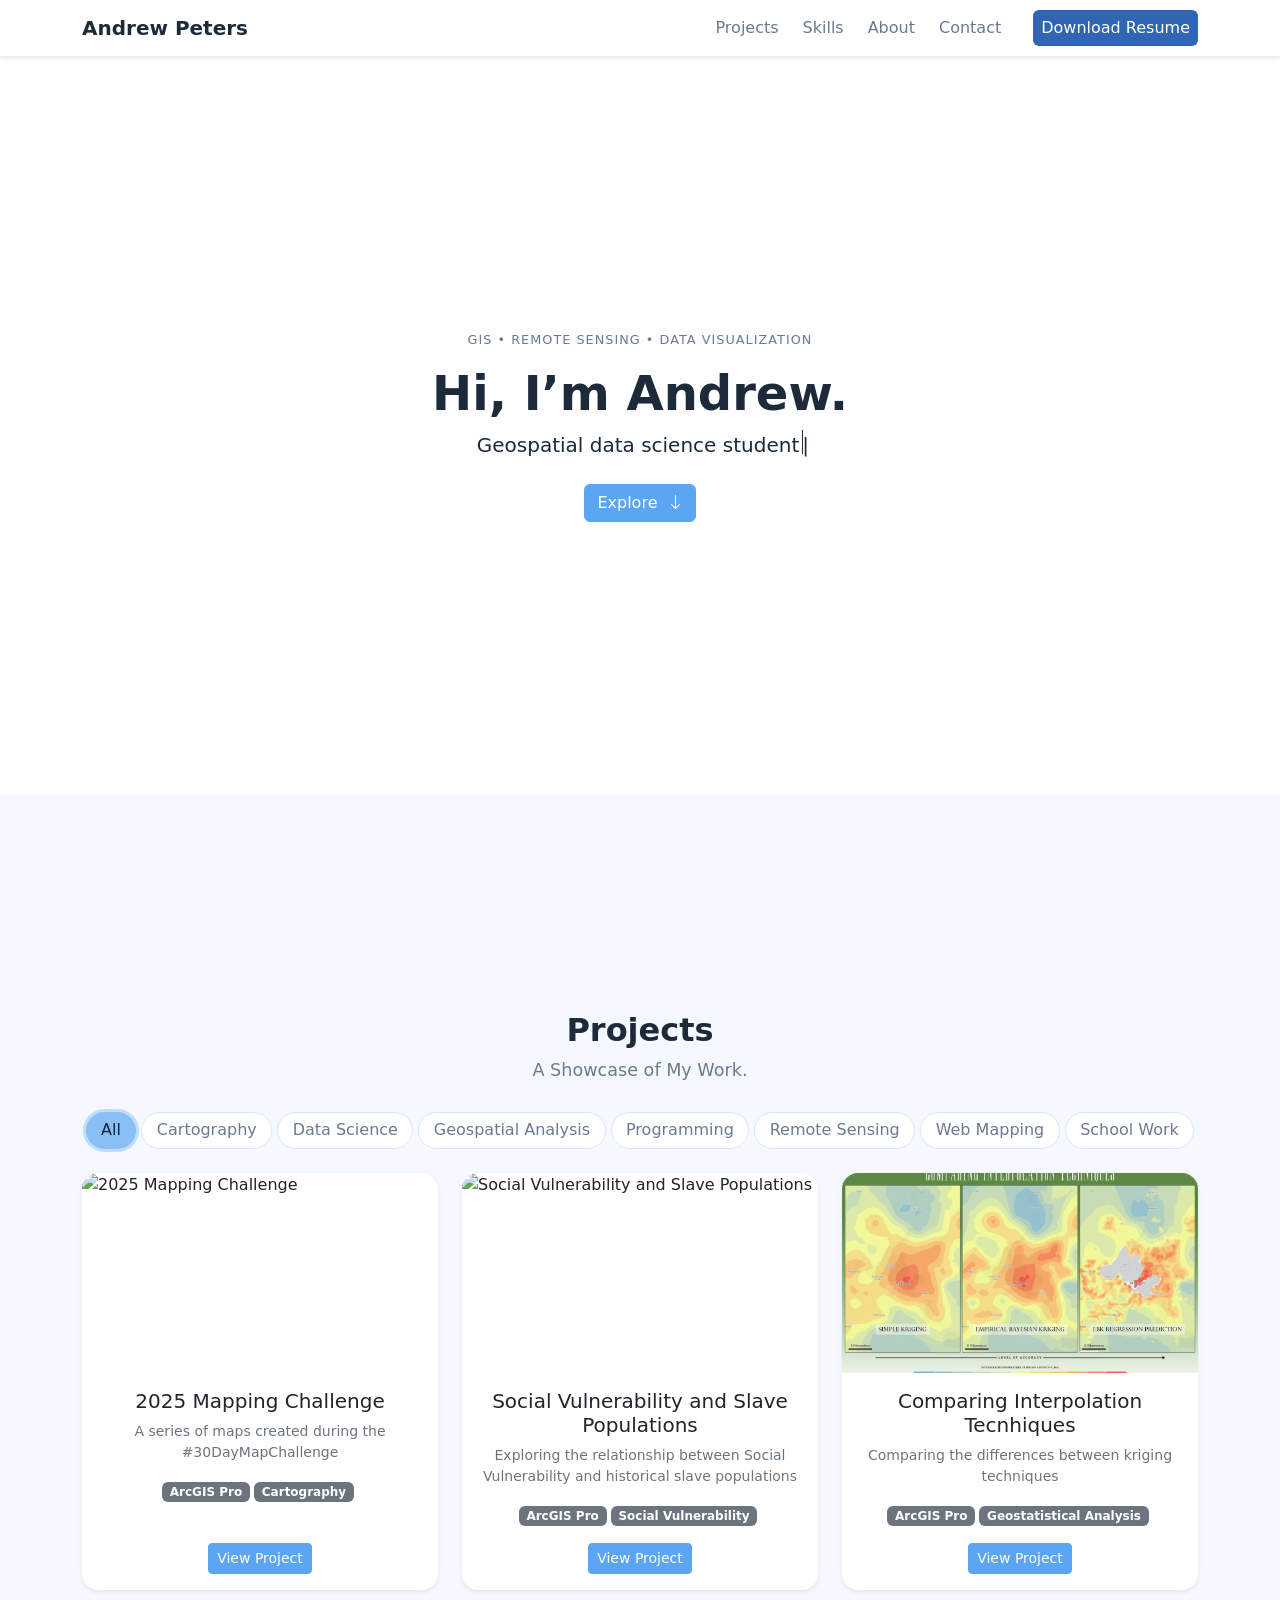
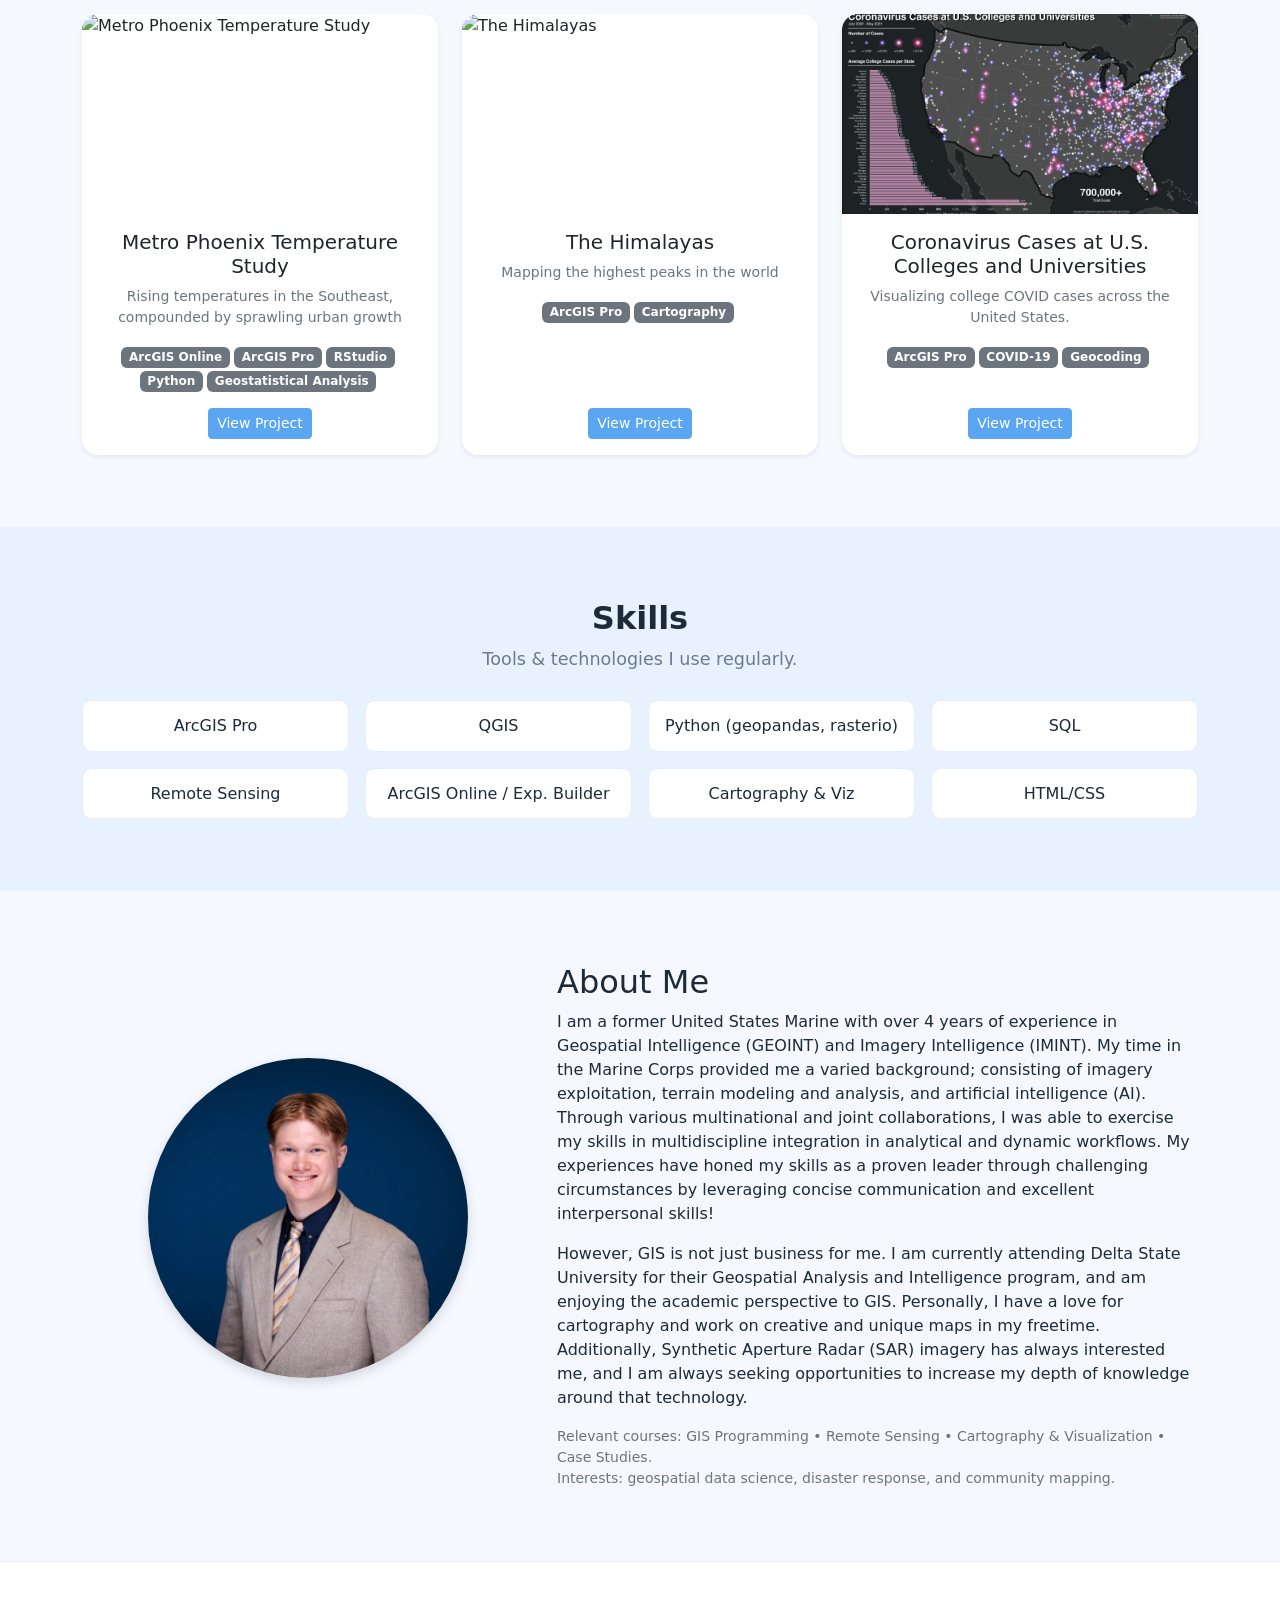
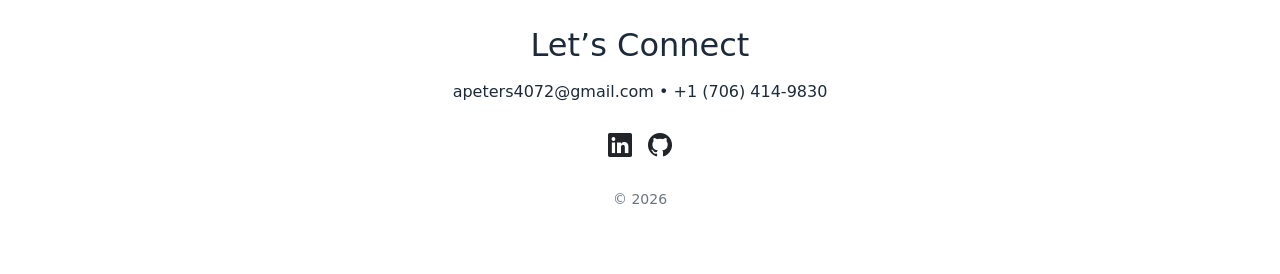
==== commit 9fc61763: "Update project_page.html" ====
--- a/templates/project_page.html
+++ b/templates/project_page.html
@@ -350,27 +350,27 @@
   const modalIframeContainer = document.getElementById('modal-iframe-container');
   const modalIframe = document.getElementById('modal-iframe');
   const modalCaption = document.querySelector('.modal-caption');
+  const modalBody = document.querySelector('.modal-body');
 
   window.openMapModal = function(url, caption) {
-    modalImg.classList.add('d-none');
-    modalIframeContainer.classList.remove('d-none');
-    modalBody.classList.remove('d-flex', 'flex-column');
+    modalImg.classList.add('d-none');                   // Hide regular image
+    modalIframeContainer.classList.remove('d-none');    // Show iframe layout container
+    modalBody.classList.remove('d-flex', 'flex-column', 'align-items-center'); // Clear image spacing
+    
     modalIframe.src = url;
     modalCaption.textContent = caption;
-    bsModal.show();
+    bsModal.show();                                    // Launch the large modal view
   };
 
   document.querySelectorAll('.gallery-card img').forEach(img => {
     img.addEventListener('click', () => {
-      modalIframeContainer.classList.add('d-none');
-      modalImg.classList.remove('d-none');
-
-      const modalBody = document.querySelector('.modal-body');
+      modalIframeContainer.classList.add('d-none');    // Hide iframe layout container
+      modalImg.classList.remove('d-none');             // Show image elements
       modalBody.classList.add('d-flex', 'flex-column', 'align-items-center');
       
       modalImg.src = img.src;
       modalCaption.textContent = img.alt;
-      modalIframe.src = "";
+      modalIframe.src = "";                            // Clear iframe to kill background processes
       bsModal.show();
     });
   });
@@ -379,9 +379,7 @@
     modalIframe.src = "";
     modalImg.classList.add('d-none');
     modalIframeContainer.classList.add('d-none');
-    
-    const modalBody = document.querySelector('.modal-body');
-    modalBody.classList.add('d-flex', 'flex-column', 'align-items-center');
+    modalBody.classList.remove('d-flex', 'flex-column', 'align-items-center');
   });
 </script>
 </body>
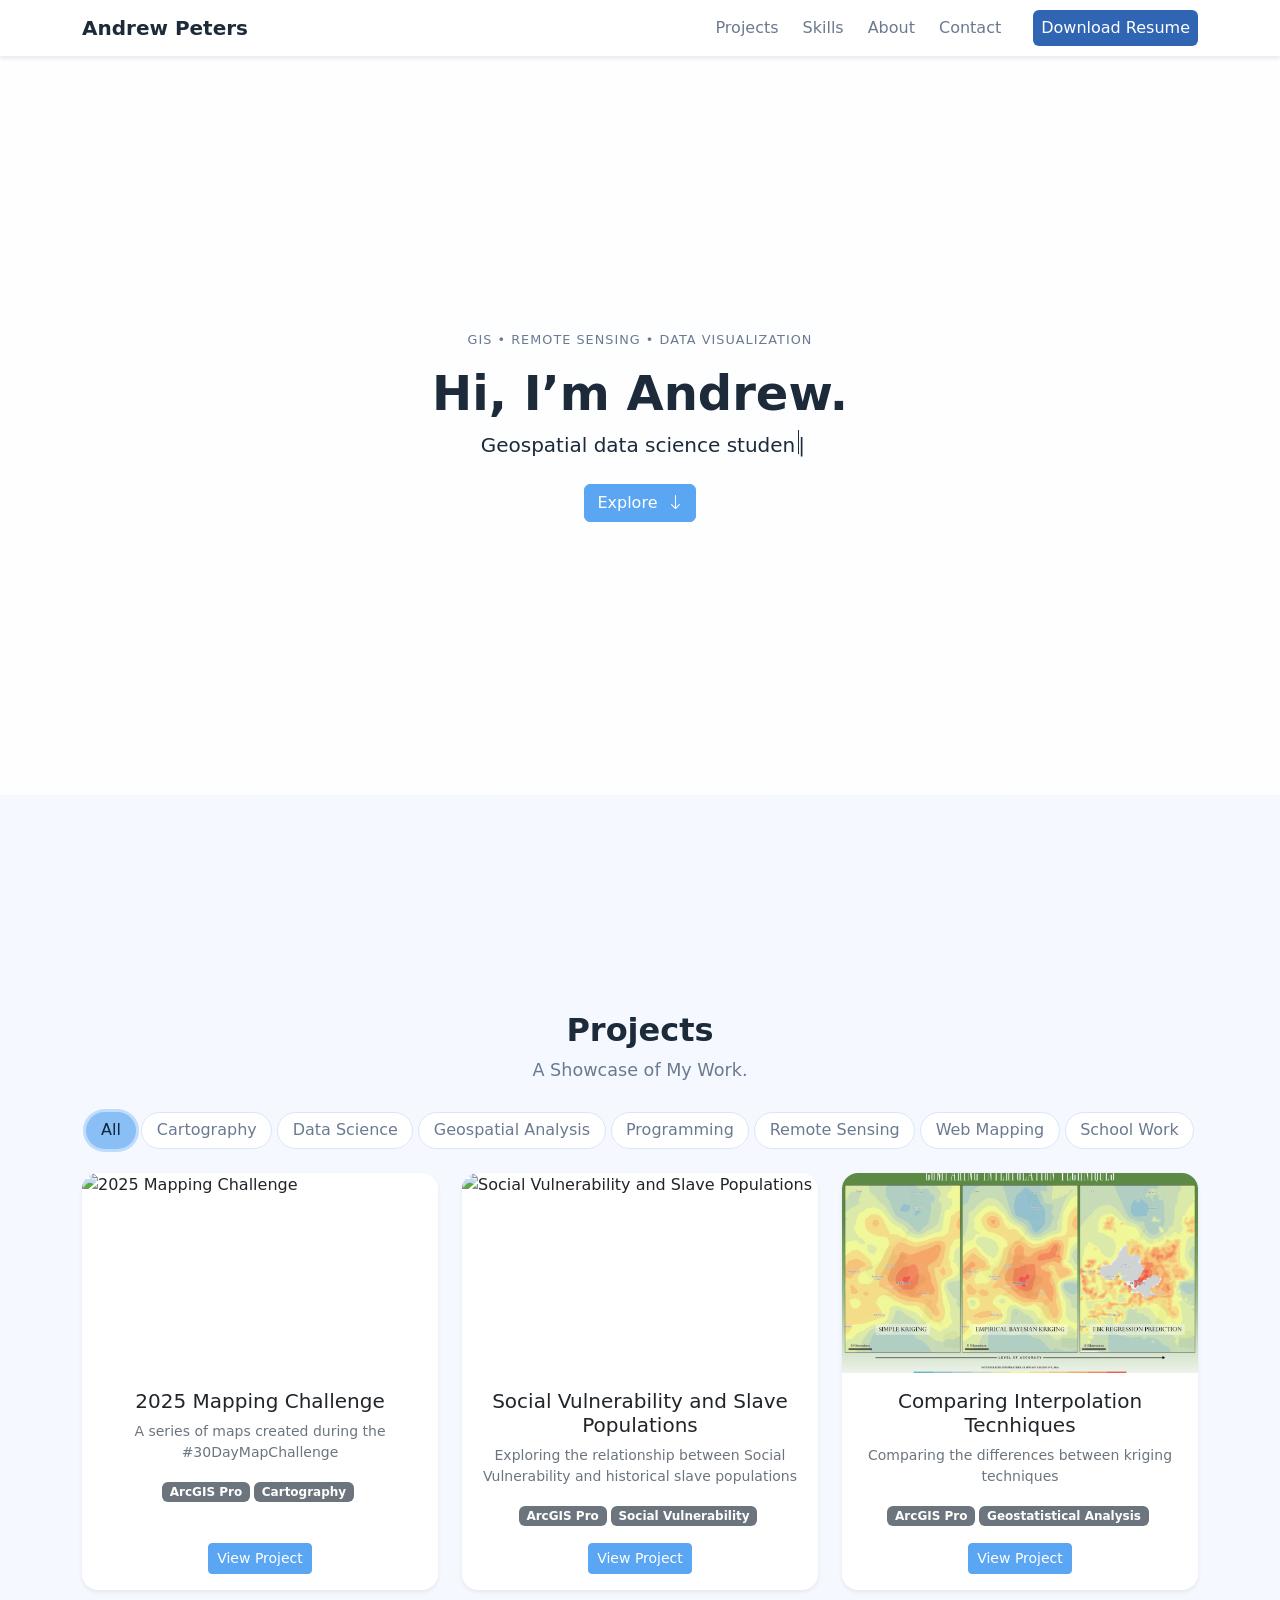
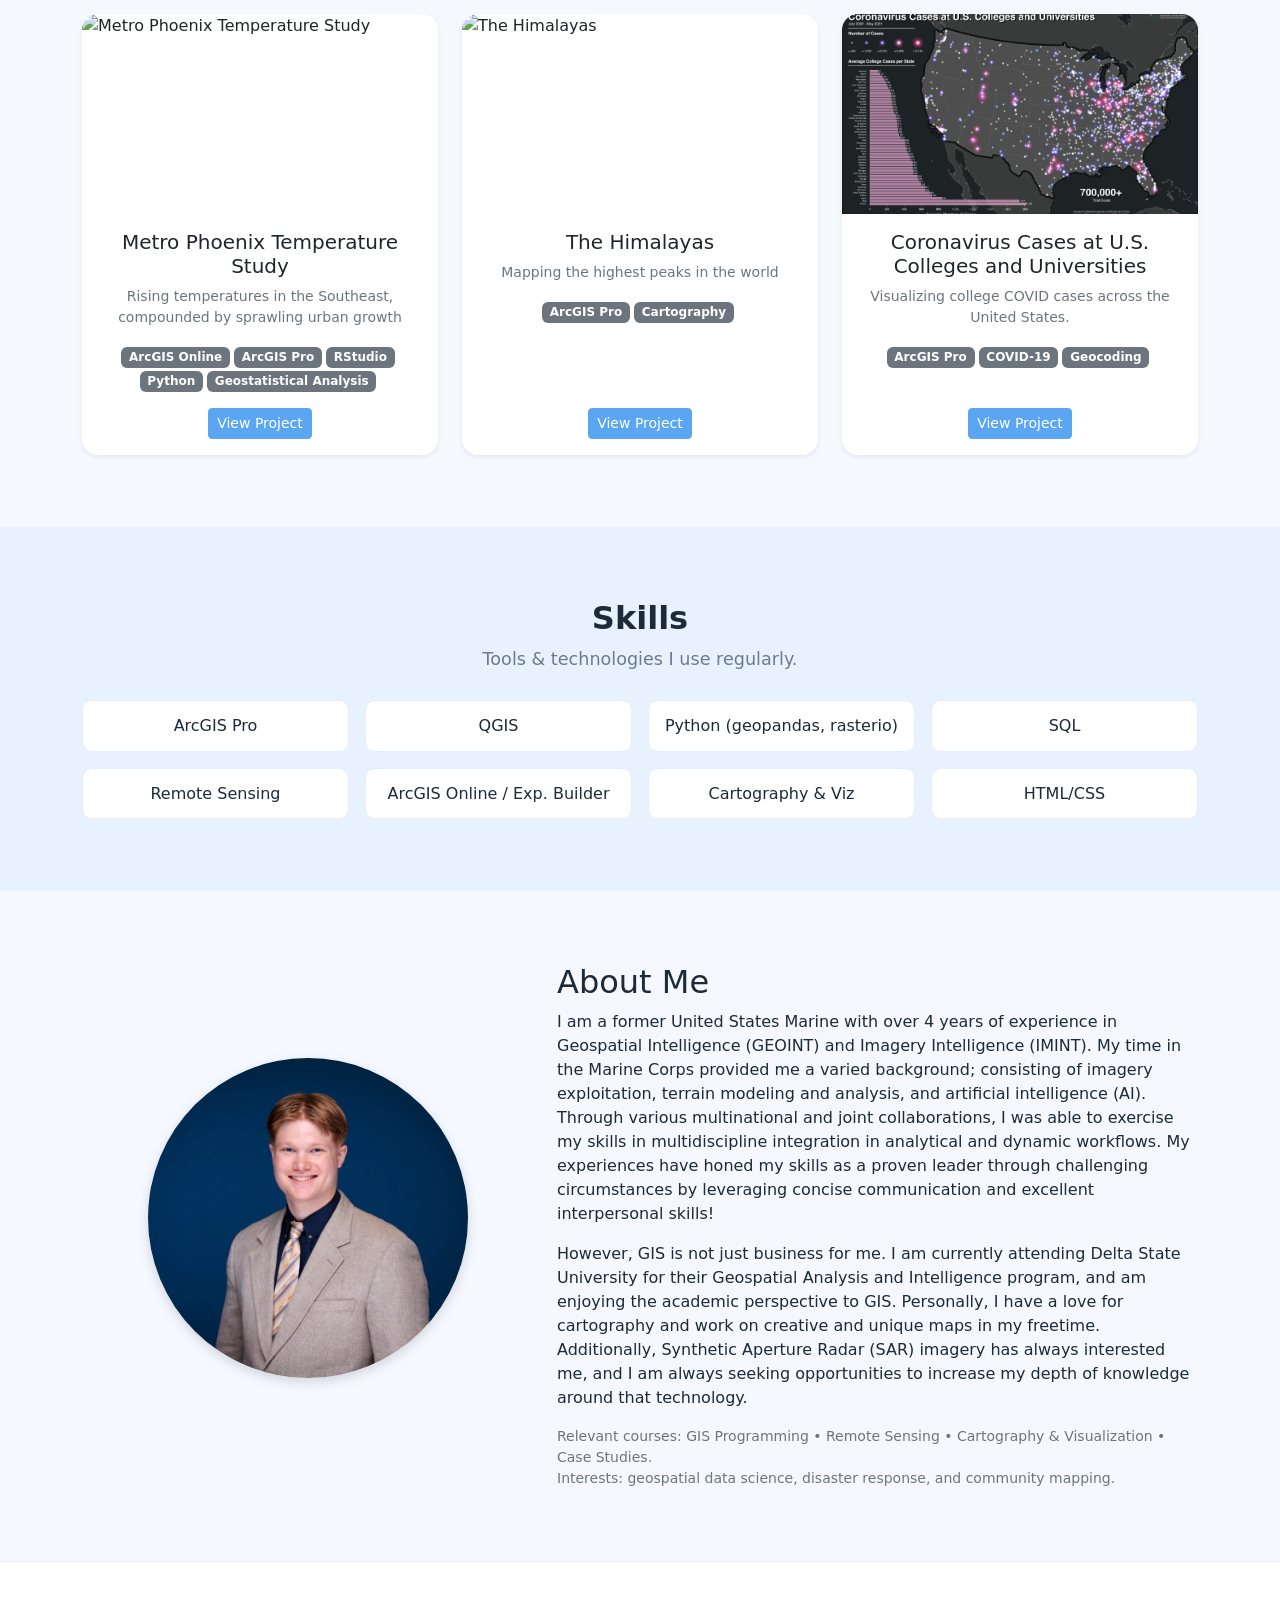
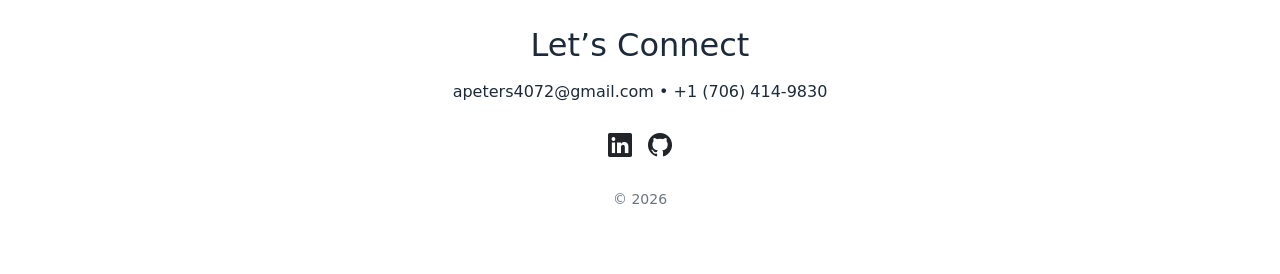
==== commit 36ba32bb: "Update project_page.html" ====
--- a/templates/project_page.html
+++ b/templates/project_page.html
@@ -239,8 +239,9 @@
       let contentHtml = "";
 
       if (item.type === "arcgis-map") {
+        // REMOVED .ratio helper; added arcgis-box container
         contentHtml = `
-          <div class="ratio ratio-16x9">
+          <div class="arcgis-box">
             <arcgis-embedded-map
               item-id="${item.itemId}"
               theme="light">
@@ -249,8 +250,9 @@
       }
 
       else if (item.type === "arcgis-app") {
+        // REMOVED .ratio helper; added arcgis-box container
         contentHtml = `
-          <div class="ratio ratio-16x9">
+          <div class="arcgis-box" style="position: relative;">
             <div class="iframe-overlay" onclick="openMapModal('${item.url}', '${item.caption}')" 
                  style="position:absolute; top:0; left:0; width:100%; height:100%; cursor:zoom-in; z-index:2;">
             </div>
--- a/styles.css
+++ b/styles.css
@@ -205,26 +205,44 @@
 
 /* Dynamic Inner Grid Gallery Cards */
 .project-body .gallery-card {
+  display: flex !important;
+  flex-direction: column !important;
   background: #ffffff;
   border-radius: 16px;
   overflow: hidden;
   box-shadow: 0 6px 18px rgba(0,0,0,.06);
-  padding: 0.6rem 0.6rem 0;
+  padding: 0.6rem 0.6rem 0.6rem;
   transition: transform .18s ease;
   height: 100%;
 }
+
 .project-body .gallery-card:hover { 
   transform: translateY(-4px); 
   box-shadow: 0 10px 26px rgba(0,0,0,.10); 
 }
+
+/* Replaces the layout logic of bootstrap ratio class without breaking the stack */
+.project-body .arcgis-box {
+  width: 100%;
+  aspect-ratio: 16 / 9; /* Clean modern CSS replacement for .ratio-16x9 */
+  border-radius: 10px;
+  overflow: hidden;
+  background: #f8f9fa;
+}
+
 .project-body .gallery-card img { 
   border-radius: 10px; 
   cursor: zoom-in; 
   width: 100%; 
+  aspect-ratio: 16 / 9;
+  object-fit: cover;
   background: #f8f9fa; 
 }
+
 .project-body .gallery-card figcaption { 
-  padding: .75rem .75rem 1rem; 
+  margin-top: auto; /* Pushes text to bottom safely if things flex scale */
+  padding: .75rem .75rem .25rem; 
+  margin-bottom: 0;
   font-size: .9rem; 
   color: #6c757d; 
 }
@@ -272,7 +290,7 @@
 @media (max-width: 991.98px) { .section-dots { display: none; } }
 
 /********************************
- * 5. MISCELLANEOUS PORTRAIT & EASTER EGGS
+ * 5. PORTRAIT
  ********************************/
 .portrait-img {
   width: 80%;
@@ -316,54 +334,6 @@
   transition: 0.2s ease;
 }
 
-.easter {
-  position: relative;
-  margin-left: .35rem;
-  text-decoration: none;
-  opacity: .6;
-  color: var(--muted);
-  transition: transform .2s ease, opacity .2s ease, color .2s ease;
-  cursor: help;
-}
-.easter:hover, .easter:focus { 
-  opacity: 1; 
-  transform: rotate(9deg) scale(1.08); 
-  color: var(--brand-strong, #f072a6); 
-}
-.easter::after {
-  content: attr(data-tip);
-  position: absolute;
-  left: 50%;
-  bottom: 125%;
-  transform: translateX(-50%) translateY(4px);
-  background: var(--ink, #222);
-  color: #fff;
-  font-size: .72rem;
-  padding: .25rem .45rem;
-  border-radius: 6px;
-  white-space: nowrap;
-  opacity: 0;
-  pointer-events: none;
-  transition: opacity .15s ease, transform .15s ease;
-  box-shadow: 0 2px 8px rgba(0,0,0,.15);
-}
-.easter:focus::after, .easter:hover::after {
-  opacity: 1;
-  transform: translateX(-50%) translateY(0);
-}
-.easter::before {
-  content: "";
-  position: absolute;
-  left: 50%;
-  bottom: 115%;
-  transform: translateX(-50%);
-  border: 6px solid transparent;
-  border-top-color: var(--ink, #222);
-  opacity: 0;
-  transition: opacity .15s ease;
-}
-.easter:hover::before, .easter:focus::before { opacity: 1; }
-
 @media (prefers-reduced-motion: reduce) {
   .easter { transition: none; }
   .easter::after { transition: none; }
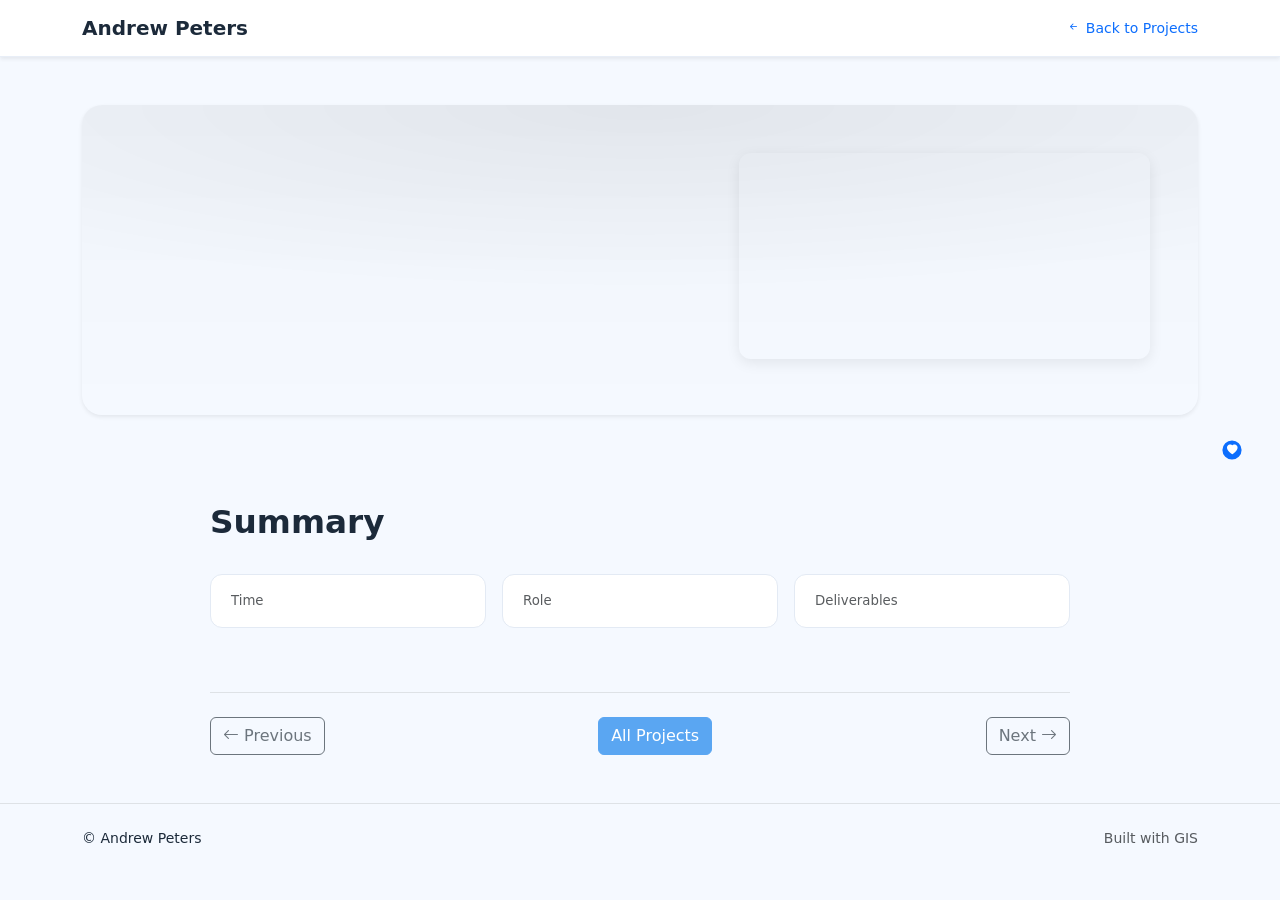
==== commit 3859cb24: "Update project_page.html" ====
--- a/templates/project_page.html
+++ b/templates/project_page.html
@@ -239,7 +239,6 @@
       let contentHtml = "";
 
       if (item.type === "arcgis-map") {
-        // REMOVED .ratio helper; added arcgis-box container
         contentHtml = `
           <div class="arcgis-box">
             <arcgis-embedded-map
@@ -250,7 +249,6 @@
       }
 
       else if (item.type === "arcgis-app") {
-        // REMOVED .ratio helper; added arcgis-box container
         contentHtml = `
           <div class="arcgis-box" style="position: relative;">
             <div class="iframe-overlay" onclick="openMapModal('${item.url}', '${item.caption}')" 
@@ -264,7 +262,8 @@
         contentHtml = `
           <img
             src="../${item.src}"
-            alt="${item.caption || 'Gallery Image'}">`;
+            alt="${item.caption || 'Gallery Image'}">`;"
+            style="width: 100%; aspect-ratio: 16 / 9; object-fit: contain !important; background: #f8f9fa;">`;
       }
 
       return `
--- a/styles.css
+++ b/styles.css
@@ -205,15 +205,16 @@
 
 /* Dynamic Inner Grid Gallery Cards */
 .project-body .gallery-card {
-  display: flex !important;
-  flex-direction: column !important;
+  display: table !important; /* Force a rigid, non-flex layout structure */
+  table-layout: fixed;
+  width: 100%;
   background: #ffffff;
   border-radius: 16px;
   overflow: hidden;
   box-shadow: 0 6px 18px rgba(0,0,0,.06);
   padding: 0.6rem 0.6rem 0.6rem;
   transition: transform .18s ease;
-  height: 100%;
+  box-sizing: border-box;
 }
 
 .project-body .gallery-card:hover { 
@@ -221,16 +222,26 @@
   box-shadow: 0 10px 26px rgba(0,0,0,.10); 
 }
 
-/* Replaces the layout logic of bootstrap ratio class without breaking the stack */
+/* Force the map wrapper box to act as a strict table row */
 .project-body .arcgis-box {
-  width: 100%;
-  aspect-ratio: 16 / 9; /* Clean modern CSS replacement for .ratio-16x9 */
+  display: table-row;
+  width: 100%;
+  background: #f8f9fa;
+}
+
+/* Ensure the embedded map component recalculates space perfectly */
+.project-body .arcgis-box arcgis-embedded-map,
+.project-body .arcgis-box iframe {
+  display: block;
+  width: 100%;
+  aspect-ratio: 16 / 9; /* Re-enforces perfect dimensions */
   border-radius: 10px;
   overflow: hidden;
-  background: #f8f9fa;
-}
-
+}
+
+/* Regular graphic image layout */
 .project-body .gallery-card img { 
+  display: block;
   border-radius: 10px; 
   cursor: zoom-in; 
   width: 100%; 
@@ -239,10 +250,10 @@
   background: #f8f9fa; 
 }
 
+/* Force the caption into its own separate table row track */
 .project-body .gallery-card figcaption { 
-  margin-top: auto; /* Pushes text to bottom safely if things flex scale */
+  display: table-row;
   padding: .75rem .75rem .25rem; 
-  margin-bottom: 0;
   font-size: .9rem; 
   color: #6c757d; 
 }
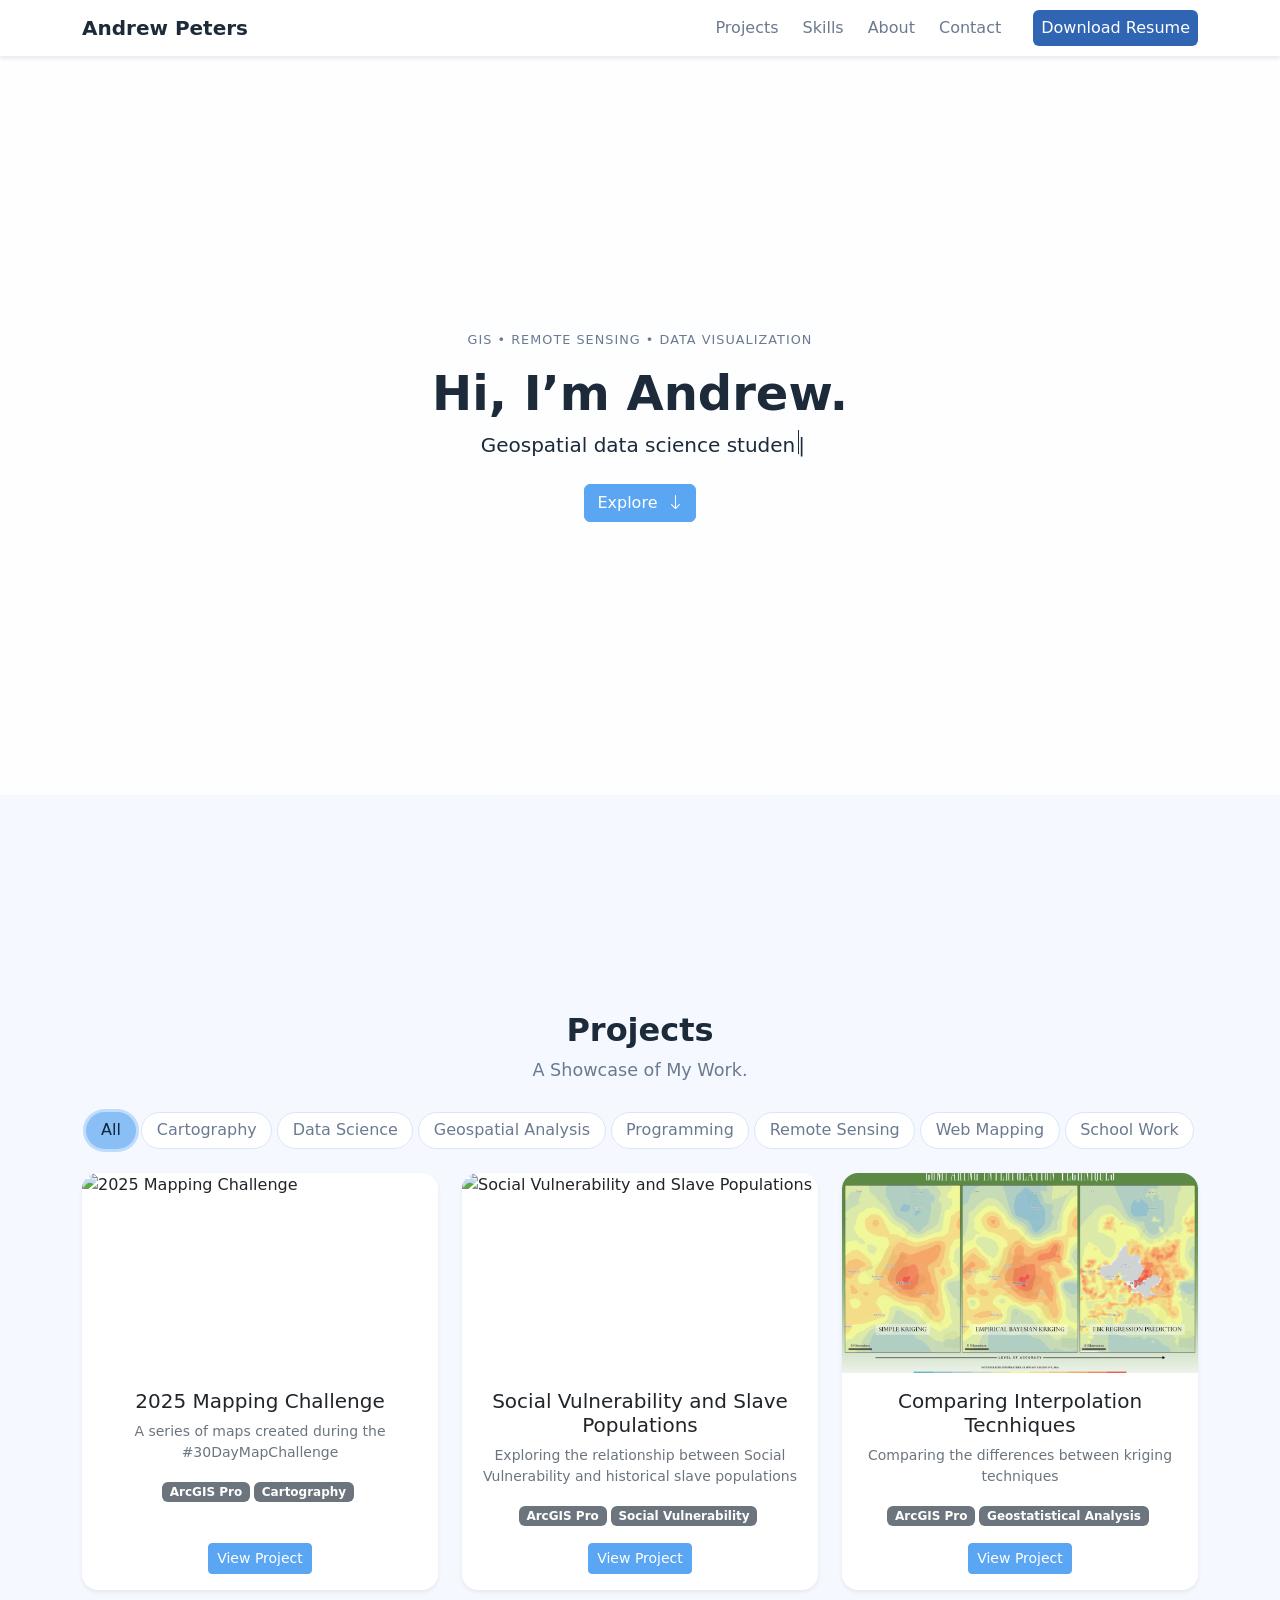
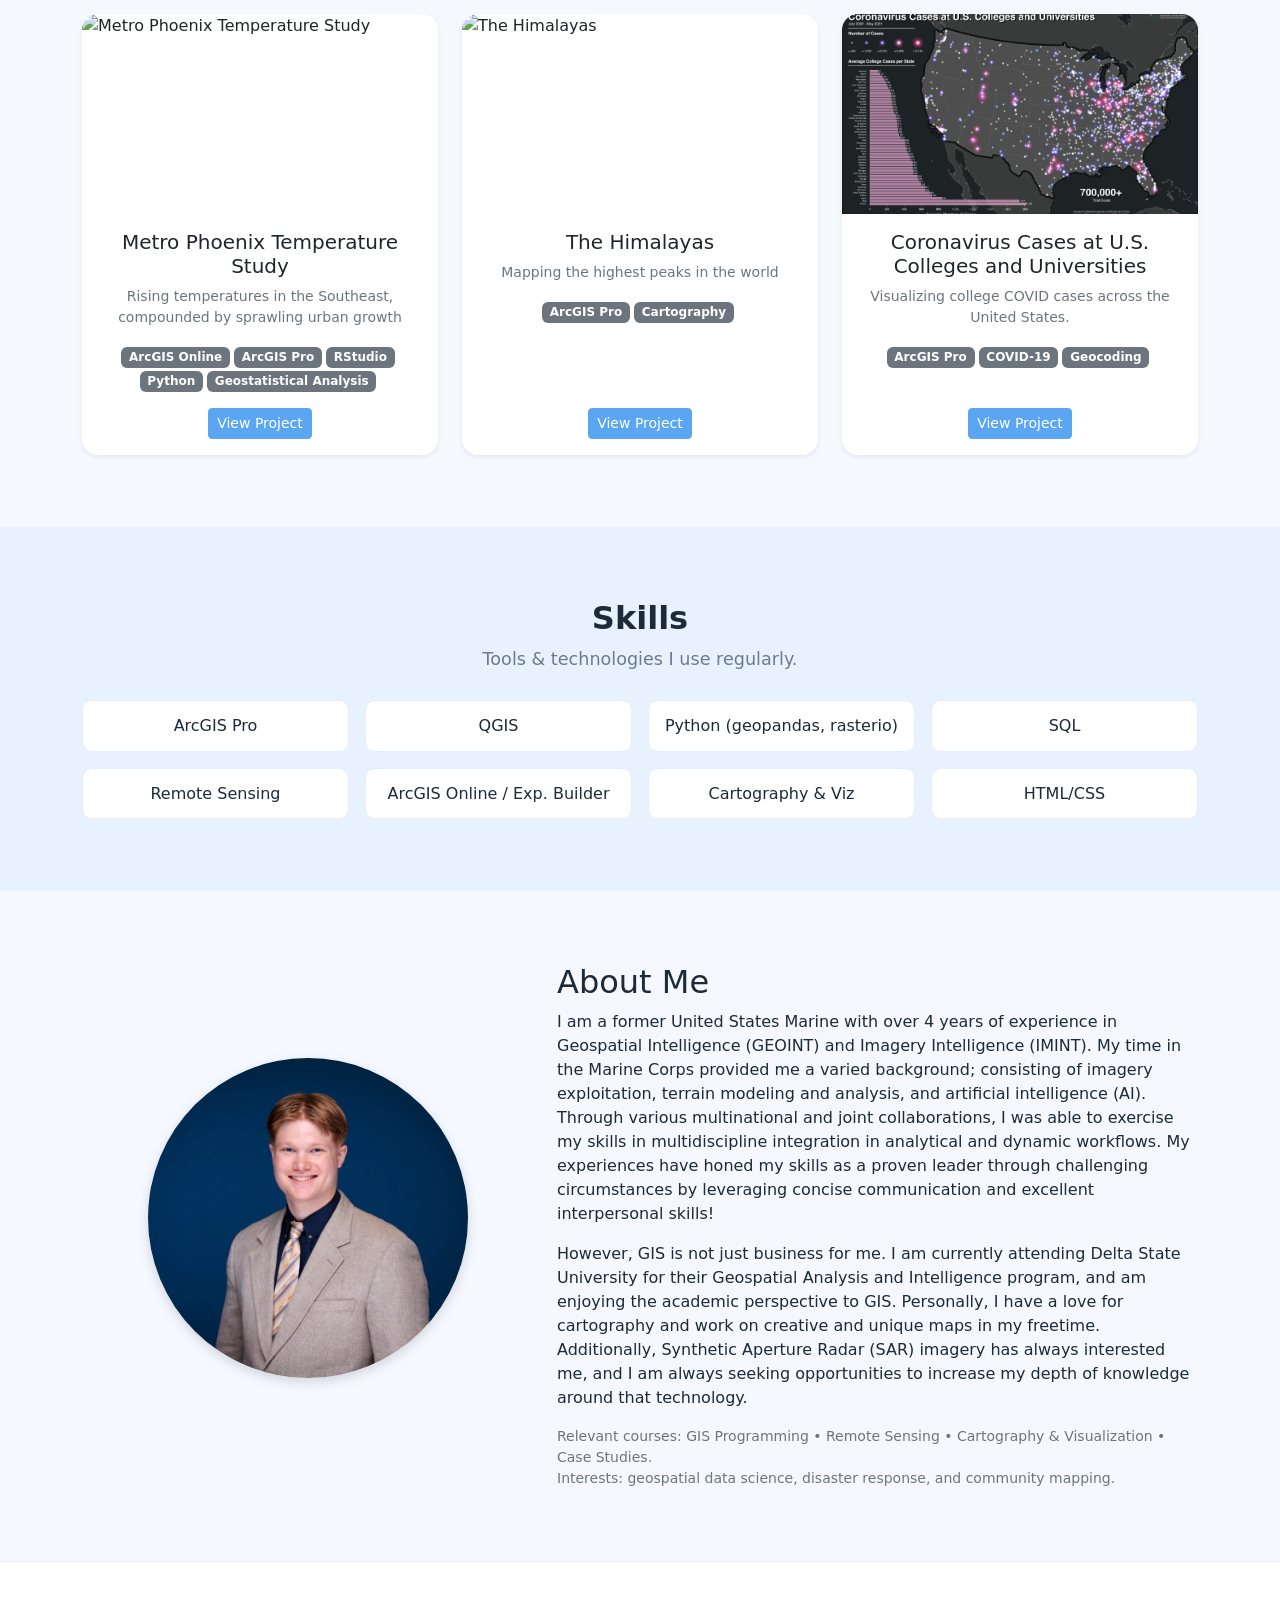
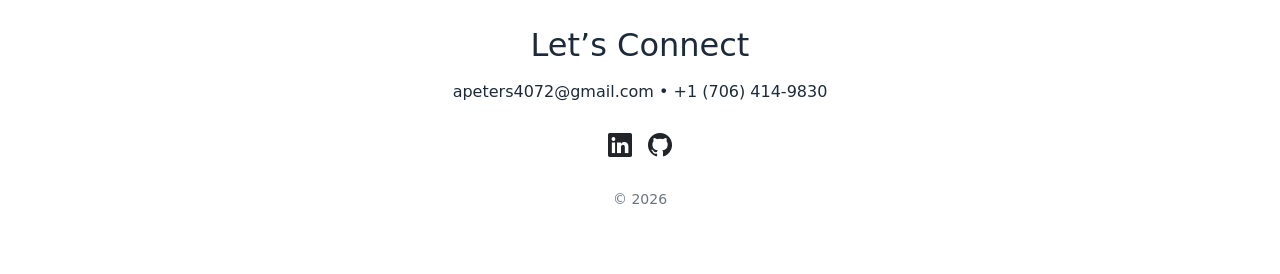
==== commit 85e6b8f8: "Bug Fixes" ====
--- a/templates/project_page.html
+++ b/templates/project_page.html
@@ -262,7 +262,7 @@
         contentHtml = `
           <img
             src="../${item.src}"
-            alt="${item.caption || 'Gallery Image'}">`;"
+            alt="${item.caption || 'Gallery Image'}"
             style="width: 100%; aspect-ratio: 16 / 9; object-fit: contain !important; background: #f8f9fa;">`;
       }
 
--- a/styles.css
+++ b/styles.css
@@ -245,8 +245,7 @@
   border-radius: 10px; 
   cursor: zoom-in; 
   width: 100%; 
-  aspect-ratio: 16 / 9;
-  object-fit: cover;
+  object-fit: contain;
   background: #f8f9fa; 
 }
 
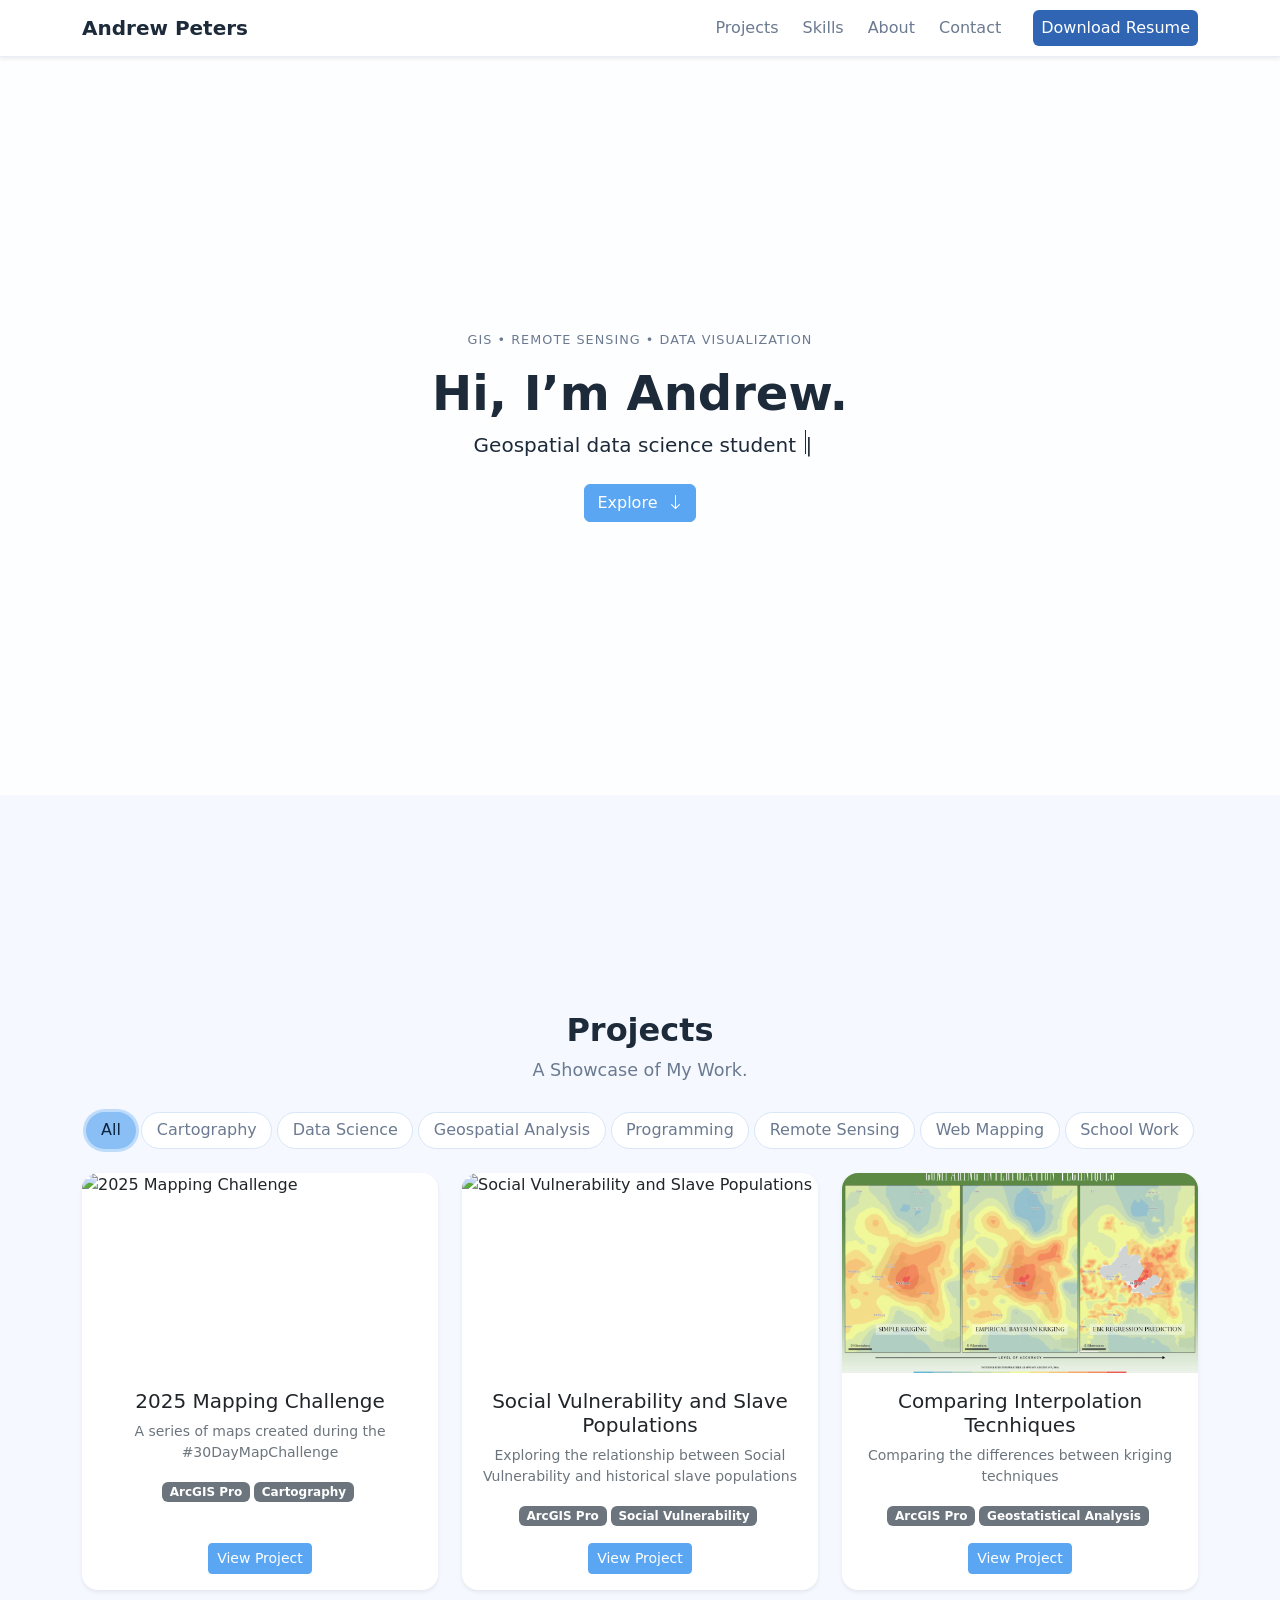
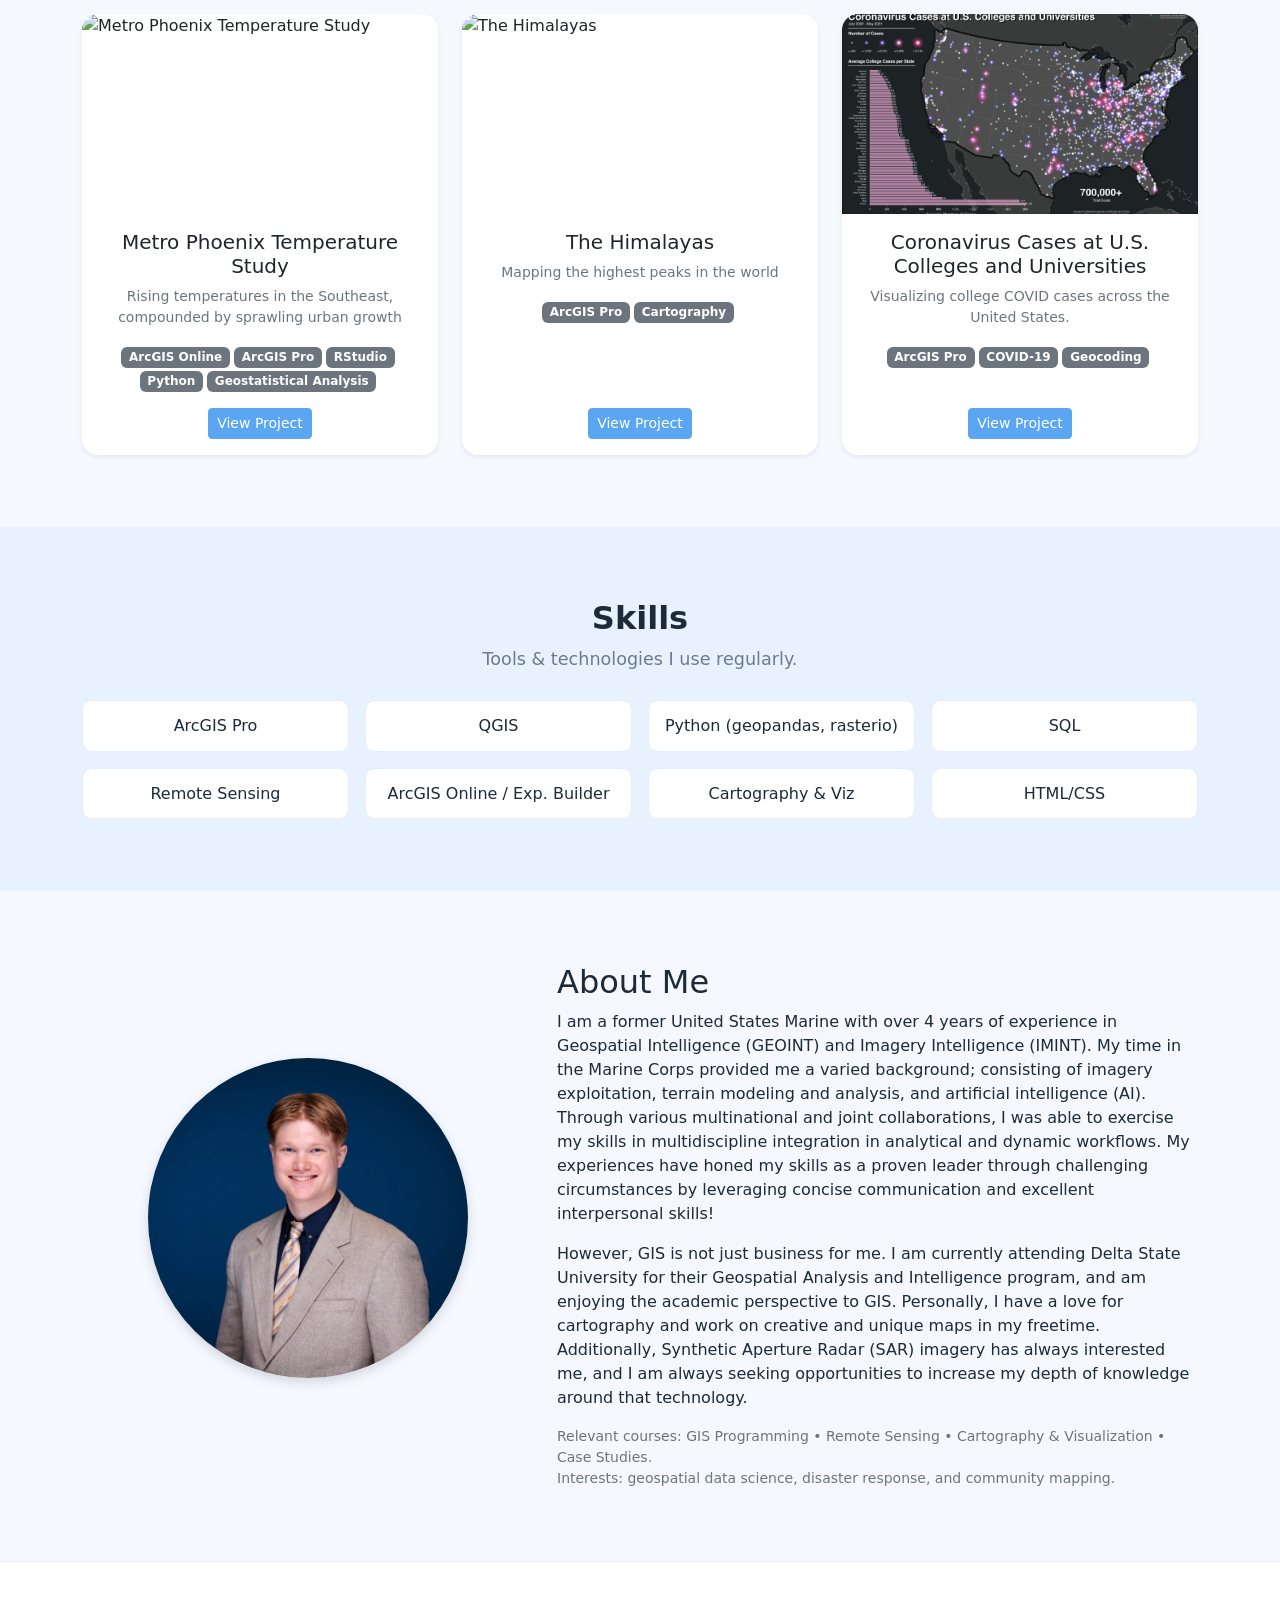
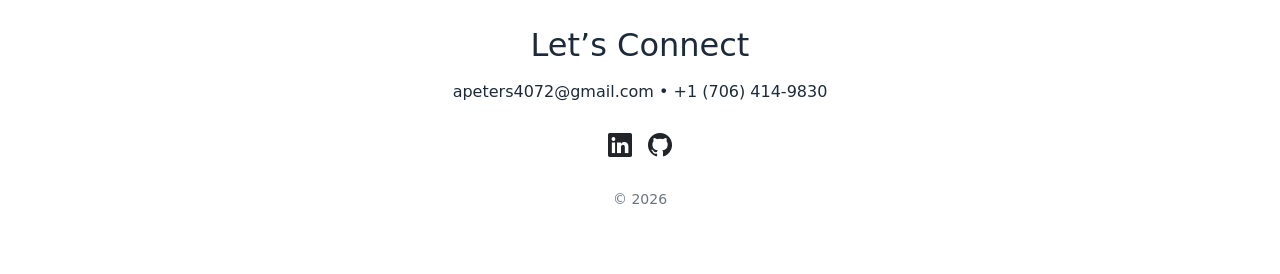
==== commit 6f830f32: "Update project_page.html" ====
--- a/templates/project_page.html
+++ b/templates/project_page.html
@@ -262,8 +262,7 @@
         contentHtml = `
           <img
             src="../${item.src}"
-            alt="${item.caption || 'Gallery Image'}"
-            style="width: 100%; aspect-ratio: 16 / 9; object-fit: contain !important; background: #f8f9fa;">`;
+            alt="${item.caption || 'Gallery Image'}">`;
       }
 
       return `
